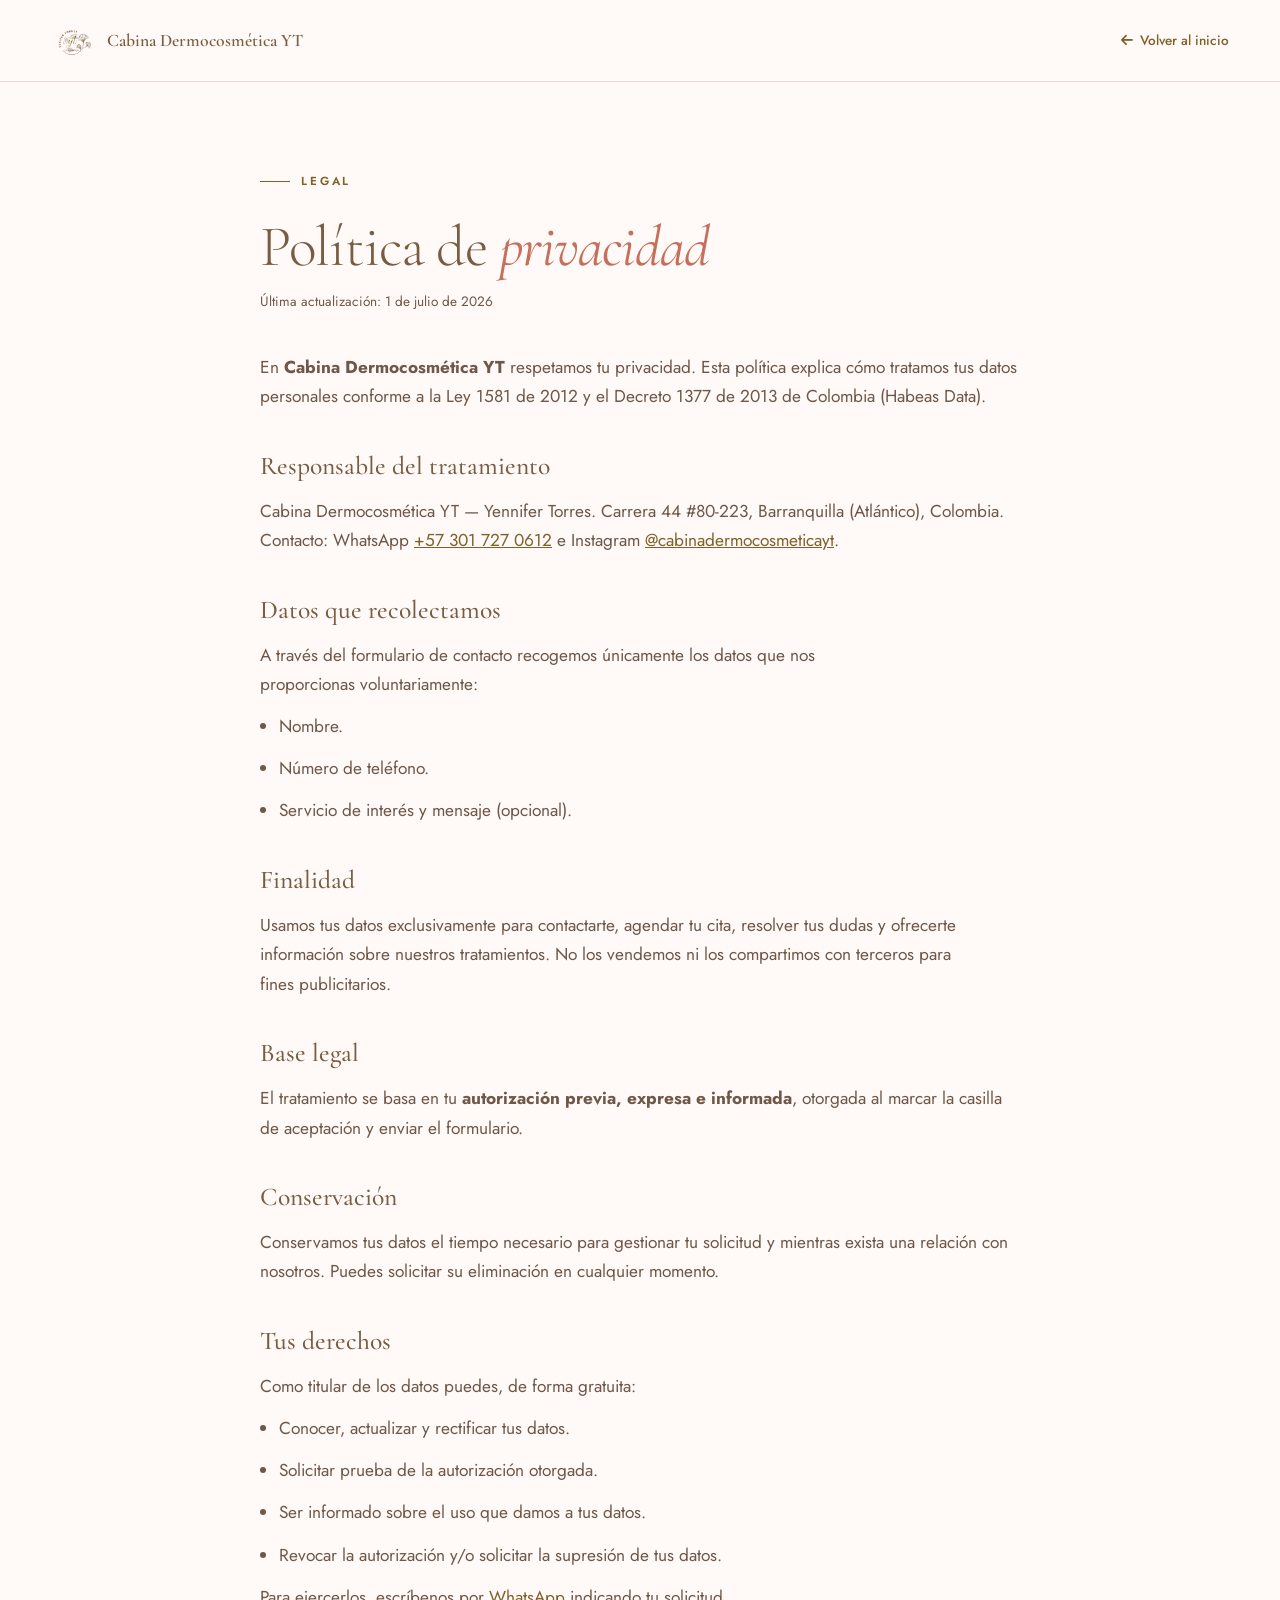
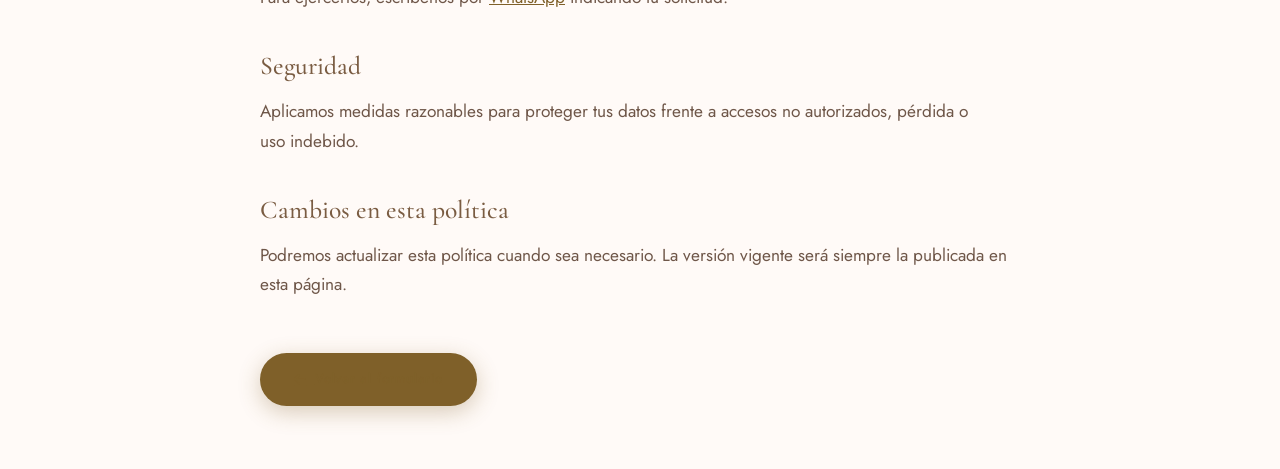
==== privacidad.html @ 61f06c33 "Nuevos ajustes" ====
<!DOCTYPE html>
<html lang="es">
<head>
  <meta charset="UTF-8" />
  <meta name="viewport" content="width=device-width, initial-scale=1.0" />
  <title>Política de privacidad — Cabina Dermocosmética YT</title>
  <meta name="description" content="Política de tratamiento de datos personales de Cabina Dermocosmética YT (Ley 1581 de 2012, Colombia)." />
  <meta name="theme-color" content="#7f6029" />

  <link rel="icon" type="image/svg+xml" href="./img/logooooo.svg" />
  <link rel="apple-touch-icon" href="apple-touch-icon.png" />

  <link rel="preconnect" href="https://fonts.googleapis.com" />
  <link rel="preconnect" href="https://fonts.gstatic.com" crossorigin />
  <link href="https://fonts.googleapis.com/css2?family=Cormorant+Garamond:ital,wght@0,300;0,400;0,600;1,300;1,400&family=Jost:wght@300;400;500;600&display=swap" rel="stylesheet" />

  <link rel="stylesheet" href="styles.css?v=5" />

  <style>
    /* Layout específico de la página legal (reutiliza tokens de styles.css) */
    .legal-bar {
      display: flex;
      align-items: center;
      justify-content: space-between;
      padding: 1.1rem 0;
      border-bottom: 1px solid var(--beige-oscuro);
      background: var(--blanco);
    }
    .legal-bar .nav-logo img { width: 46px; height: 46px; object-fit: contain; }
    .legal-bar .brand {
      font-family: var(--font-display);
      font-size: 1.1rem;
      font-weight: 600;
      color: var(--cafe);
    }
    .legal-back {
      display: inline-flex; align-items: center; gap: 0.45rem;
      font-size: 0.85rem; font-weight: 500; color: var(--oro-texto);
    }
    .legal-back:hover { color: var(--cafe); }

    .legal {
      max-width: 760px;
      margin-inline: auto;
      padding: clamp(3rem, 2rem + 4vw, 5rem) 0 4rem;
    }
    .legal h1.section-title { margin: 0.4rem 0 0.75rem; }
    .legal .updated { color: var(--texto-claro); font-size: 0.85rem; margin-bottom: 2.5rem; }
    .legal h2 {
      font-family: var(--font-display);
      font-size: var(--fs-h3);
      font-weight: 500;
      color: var(--cafe);
      margin: 2rem 0 0.6rem;
    }
    .legal p, .legal li { color: var(--texto-claro); margin-bottom: 0.8rem; }
    .legal ul { padding-left: 1.2rem; list-style: disc; }
    .legal a { color: var(--oro-texto); text-decoration: underline; }
    .legal-cta { margin-top: 2.5rem; }
  </style>
</head>
<body>

  <a href="#inicio" class="skip-link">Saltar al contenido</a>

  <header class="legal-bar">
    <div class="container" style="display:flex; align-items:center; justify-content:space-between;">
      <a href="index.html" class="nav-logo" style="display:flex; align-items:center; gap:0.6rem;">
        <img src="img/logo.svg" alt="Logo Cabina Dermocosmética YT" />
        <span class="brand">Cabina Dermocosmética YT</span>
      </a>
      <a href="index.html" class="legal-back"><i class="fas fa-arrow-left"></i> Volver al inicio</a>
    </div>
  </header>

  <main class="container legal" id="inicio">
    <span class="section-label">Legal</span>
    <h1 class="section-title">Política de <em>privacidad</em></h1>
    <p class="updated">Última actualización: 1 de julio de 2026</p>

    <p>En <strong>Cabina Dermocosmética YT</strong> respetamos tu privacidad. Esta política
      explica cómo tratamos tus datos personales conforme a la Ley 1581 de 2012 y el
      Decreto 1377 de 2013 de Colombia (Habeas Data).</p>

    <h2>Responsable del tratamiento</h2>
    <p>Cabina Dermocosmética YT — Yennifer Torres. Carrera 44 #80-223, Barranquilla
      (Atlántico), Colombia. Contacto: WhatsApp
      <a href="https://wa.me/573017270612" target="_blank" rel="noopener">+57 301 727 0612</a>
      e Instagram
      <a href="https://www.instagram.com/cabinadermocosmeticayt" target="_blank" rel="noopener">@cabinadermocosmeticayt</a>.</p>

    <h2>Datos que recolectamos</h2>
    <p>A través del formulario de contacto recogemos únicamente los datos que nos
      proporcionas voluntariamente:</p>
    <ul>
      <li>Nombre.</li>
      <li>Número de teléfono.</li>
      <li>Servicio de interés y mensaje (opcional).</li>
    </ul>

    <h2>Finalidad</h2>
    <p>Usamos tus datos exclusivamente para contactarte, agendar tu cita, resolver tus
      dudas y ofrecerte información sobre nuestros tratamientos. No los vendemos ni los
      compartimos con terceros para fines publicitarios.</p>

    <h2>Base legal</h2>
    <p>El tratamiento se basa en tu <strong>autorización previa, expresa e informada</strong>,
      otorgada al marcar la casilla de aceptación y enviar el formulario.</p>

    <h2>Conservación</h2>
    <p>Conservamos tus datos el tiempo necesario para gestionar tu solicitud y mientras
      exista una relación con nosotros. Puedes solicitar su eliminación en cualquier momento.</p>

    <h2>Tus derechos</h2>
    <p>Como titular de los datos puedes, de forma gratuita:</p>
    <ul>
      <li>Conocer, actualizar y rectificar tus datos.</li>
      <li>Solicitar prueba de la autorización otorgada.</li>
      <li>Ser informado sobre el uso que damos a tus datos.</li>
      <li>Revocar la autorización y/o solicitar la supresión de tus datos.</li>
    </ul>
    <p>Para ejercerlos, escríbenos por
      <a href="https://wa.me/573017270612" target="_blank" rel="noopener">WhatsApp</a>
      indicando tu solicitud.</p>

    <h2>Seguridad</h2>
    <p>Aplicamos medidas razonables para proteger tus datos frente a accesos no autorizados,
      pérdida o uso indebido.</p>

    <h2>Cambios en esta política</h2>
    <p>Podremos actualizar esta política cuando sea necesario. La versión vigente será
      siempre la publicada en esta página.</p>

    <a href="index.html#contacto" class="btn btn-primary legal-cta">
      <i class="fas fa-arrow-left"></i> Volver al formulario
    </a>
  </main>

  <link rel="stylesheet" href="https://cdnjs.cloudflare.com/ajax/libs/font-awesome/6.5.0/css/all.min.css" />
</body>
</html>
---- styles.css ----
/* ---------- Google Fonts ----------
   Las fuentes se cargan con <link rel="preconnect"> + <link> en el <head>.
   Se eliminó el @import (duplicado y bloqueaba el render). */

/* ---------- Variables ---------- */
:root {
  /* ---- Marca (conservada) ---- */
  --rosa:        #f2b5a0;
  --rosa-claro:  #fce8e0;
  --rosa-medio:  #e8a090;
  --beige:       #f5ede6;
  --beige-oscuro:#ecddd4;
  --dorado:      #b89a6a;
  --dorado-claro:#d4b896;
  --cafe:        #7a5c42;
  --blanco:      #fffaf7;

  /* ---- Texto con contraste AA verificado ---- */
  --texto:       #3d2c1e;   /* titulares y texto fuerte */
  --texto-claro: #6f5749;   /* cuerpo secundario (AA sobre beige/blanco) */
  --oro-texto:   #7f6029;   /* dorado profundo legible: labels + fondos CTA */
  --rosa-acento: #c56f5c;   /* acento de cursivas en titulares */

  /* ---- Sombras en capas (tinte marrón de marca) ---- */
  --sombra:      rgba(120, 80, 50, 0.12); /* legacy */
  --shadow-sm:   0 1px 2px rgba(74,48,30,0.05), 0 2px 6px rgba(74,48,30,0.06);
  --shadow-md:   0 4px 12px rgba(74,48,30,0.07), 0 14px 32px rgba(74,48,30,0.10);
  --shadow-lg:   0 10px 24px rgba(74,48,30,0.08), 0 28px 64px rgba(74,48,30,0.15);
  --shadow-gold: 0 6px 22px rgba(127,96,41,0.30);

  /* ---- Tipografía ---- */
  --font-display: 'Cormorant Garamond', Georgia, serif;
  --font-body:    'Jost', sans-serif;

  /* Escala fluida (ratio ~1.28) */
  --fs-body:    clamp(1rem, 0.96rem + 0.2vw, 1.08rem);
  --fs-lead:    clamp(1.08rem, 0.98rem + 0.45vw, 1.28rem);
  --fs-h3:      clamp(1.35rem, 1.2rem + 0.7vw, 1.6rem);
  --fs-h2:      clamp(2.3rem, 1.6rem + 2.7vw, 3.6rem);
  --fs-display: clamp(3rem, 1.9rem + 5.2vw, 5.5rem);

  /* ---- Espaciado fluido ---- */
  --space-section: clamp(5rem, 3.2rem + 6vw, 8.5rem);

  --radio:    14px;
  --radio-lg: 26px;
  --trans:    0.35s cubic-bezier(0.4, 0, 0.2, 1);
  --ease-out: cubic-bezier(0.16, 1, 0.3, 1);
}

/* ---------- Reset ---------- */
*, *::before, *::after { box-sizing: border-box; margin: 0; padding: 0; }

html { font-size: 16px; }
/* Lenis (scroll suave físico) reemplaza el smooth nativo */
html.lenis, html.lenis body { height: auto; }
.lenis.lenis-smooth { scroll-behavior: auto !important; }
.lenis.lenis-smooth [data-lenis-prevent] { overscroll-behavior: contain; }
.lenis.lenis-stopped { overflow: hidden; }
/* Cuando no hay JS/Lenis, mantener el smooth nativo como respaldo */
html:not(.lenis) { scroll-behavior: smooth; }

body {
  font-family: var(--font-body);
  background: var(--blanco);
  color: var(--texto);
  font-size: var(--fs-body);
  line-height: 1.7;
  overflow-x: hidden;
  -webkit-font-smoothing: antialiased;
  -moz-osx-font-smoothing: grayscale;
  text-rendering: optimizeLegibility;
}

/* Reparto de líneas más equilibrado: titulares balanceados, párrafos sin huérfanas */
h1, h2, h3, h4 { text-wrap: balance; }
p { text-wrap: pretty; }

img { display: block; width: 100%; object-fit: cover; }
a  { text-decoration: none; color: inherit; }
ul { list-style: none; }

/* Foco visible por teclado (accesibilidad) */
:focus-visible {
  outline: 2px solid var(--oro-texto);
  outline-offset: 3px;
  border-radius: 3px;
}

/* Saltar al contenido: oculto hasta enfocar con teclado (accesibilidad) */
.skip-link {
  position: fixed;
  top: -100px;
  left: 1rem;
  z-index: 10060;
  background: var(--oro-texto);
  color: var(--blanco);
  padding: 0.75rem 1.25rem;
  border-radius: 0 0 12px 12px;
  font-family: var(--font-body);
  font-size: 0.85rem;
  font-weight: 600;
  letter-spacing: 0.04em;
  box-shadow: var(--shadow-md);
  transition: top 0.3s var(--ease-out);
}
.skip-link:focus {
  top: 0;
  outline: none;
}

/* ---------- Utility ---------- */
.container {
  width: min(1240px, 92%);
  margin-inline: auto;
}

/* Compensa el navbar fijo al saltar a una sección desde el menú */
section[id],
footer[id] { scroll-margin-top: 88px; }

.section-label {
  font-family: var(--font-body);
  font-size: 0.73rem;
  font-weight: 600;
  letter-spacing: 0.24em;
  text-transform: uppercase;
  color: var(--oro-texto);
  display: inline-flex;
  align-items: center;
  gap: 0.7rem;
  margin-bottom: 1.1rem;
}

/* Regla dorada de marca antes del kicker: hace juego con el eyebrow del hero
   y convierte la etiqueta en un sistema intencional (no un "kicker" genérico) */
.section-label::before {
  content: '';
  width: 30px;
  height: 1px;
  background: var(--oro-texto);
  flex-shrink: 0;
}

.section-title {
  font-family: var(--font-display);
  font-size: var(--fs-h2);
  font-weight: 300;
  line-height: 1.08;
  letter-spacing: -0.015em;
  color: var(--cafe);
  text-wrap: balance;
}

.section-title em {
  font-style: italic;
  font-weight: 400;
  color: var(--rosa-acento);
}

.btn {
  display: inline-flex;
  align-items: center;
  gap: 0.55rem;
  padding: 0.95rem 2.15rem;
  border-radius: 50px;
  font-family: var(--font-body);
  font-size: 0.82rem;
  font-weight: 500;
  letter-spacing: 0.06em;
  cursor: pointer;
  transition: transform 0.4s var(--ease-out), background 0.3s ease, box-shadow 0.3s ease, color 0.3s ease;
  border: none;
}

.btn-primary {
  background: var(--oro-texto);
  color: var(--blanco);
  box-shadow: var(--shadow-gold);
}
.btn-primary:hover {
  background: var(--cafe);
  box-shadow: 0 10px 30px rgba(120, 80, 50, 0.32);
  transform: translateY(-3px);
}
.btn:active { transform: translateY(-1px); }

.btn-outline {
  background: transparent;
  color: var(--oro-texto);
  border: 1.5px solid var(--oro-texto);
}
.btn-outline:hover {
  background: var(--oro-texto);
  color: var(--blanco);
  transform: translateY(-3px);
}

.btn-whatsapp {
  background: #25D366;
  color: #fff;
  box-shadow: 0 4px 20px rgba(37, 211, 102, 0.3);
}
.btn-whatsapp:hover {
  background: #1ebe5b;
  transform: translateY(-2px);
}

/* ---------- Navbar ---------- */

#navbar {
  position: fixed;
  display: flex;
  justify-content: space-around;
  top: 0; left: 0; right: 0;
  z-index: 1000;
  padding: 1rem 0;
  transition: var(--trans);
}

#navbar.scrolled {
  background: rgba(252, 232, 224, 0.92);
  backdrop-filter: blur(12px);
  -webkit-backdrop-filter: blur(12px);
  box-shadow: 0 2px 20px var(--sombra);
  padding: 0.65rem 0;
}

.nav-inner {
  display: flex;
  align-items: center;
  justify-content: space-between;
}

.nav-logo {
  display: flex;
  align-items: center;
  gap: 0.75rem;
}

.nav-logo img {
  width: 52px;
  height: 52px;
  object-fit: contain;
}

.nav-brand {
  font-family: var(--font-display);
  font-size: 1.15rem;
  font-weight: 600;
  color: var(--cafe);
  line-height: 1.2;
}

.nav-brand span {
  display: block;
  font-size: 0.65rem;
  font-family: var(--font-body);
  font-weight: 500;
  letter-spacing: 0.15em;
  text-transform: uppercase;
  color: var(--oro-texto);
}

.nav-links {
  display: flex;
  gap: 2.5rem;
  align-items: center;
}

.nav-links a {
  font-size: 0.82rem;
  font-weight: 500;
  text-transform: uppercase;
  color: var(--cafe);
  position: relative;
  transition: color var(--trans);
}

.nav-links a::after {
  content: '';
  position: absolute;
  bottom: -3px; left: 0;
  width: 0; height: 1.5px;
  background: var(--oro-texto);
  transition: width var(--trans);
}

.nav-links a:hover { color: var(--oro-texto); }
.nav-links a:hover::after { width: 100%; }

.nav-cta { margin-left: 1rem; }

.hamburger {
  display: none;
  flex-direction: column;
  gap: 5px;
  cursor: pointer;
  padding: 4px;
  background: none;
  border: none;
  position: relative;
  z-index: 1000;
}
.hamburger span {
  display: block;
  width: 24px; height: 2px;
  background: var(--cafe);
  border-radius: 2px;
  transition: var(--trans);
}
.hamburger.active span:nth-child(1) { transform: rotate(45deg) translate(5px, 5px); }
.hamburger.active span:nth-child(2) { opacity: 0; }
.hamburger.active span:nth-child(3) { transform: rotate(-45deg) translate(5px, -5px); }

/* ---------- Hero ---------- */
#hero {
  min-height: 100vh;
  display: grid;
  grid-template-columns: 1fr 1fr;
  position: relative;
  overflow: hidden;
  background: var(--rosa-claro);
}

.hero-left {
  display: flex;
  flex-direction: column;
  justify-content: center;
  margin-top: 0;
  padding: 7rem 5% 7rem 8%;
  position: relative;
  z-index: 2;
}

.hero-eyebrow {
  display: flex;
  align-items: center;
  gap: 0.75rem;
  margin-bottom: 1.5rem;
}

.hero-eyebrow::before {
  content: '';
  display: block;
  width: 44px; height: 1px;
  background: var(--oro-texto);
}

.hero-eyebrow span {
  font-size: 0.73rem;
  font-weight: 600;
  letter-spacing: 0.26em;
  text-transform: uppercase;
  color: var(--oro-texto);
}

.hero-title {
  font-family: var(--font-display);
  font-size: var(--fs-display);
  font-weight: 300;
  line-height: 1.02;
  letter-spacing: -0.02em;
  color: var(--cafe);
  margin-bottom: 1.5rem;
  text-wrap: balance;
}

.hero-title em {
  font-style: italic;
  font-weight: 400;
  color: var(--rosa-acento);
  display: block;
}

.hero-sub {
  font-size: var(--fs-lead);
  color: var(--texto-claro);
  max-width: 46ch;
  margin-bottom: 2.5rem;
  line-height: 1.7;
}

.hero-actions {
  display: flex;
  gap: 1rem;
  flex-wrap: wrap;
}

.hero-badge {
  position: absolute;
  bottom: 3rem;
  left: 8%;
  display: flex;
  align-items: center;
  gap: 0.75rem;
  background: var(--blanco);
  padding: 0.75rem 1.25rem;
  border-radius: 50px;
  box-shadow: var(--shadow-md);
}

.hero-badge-icon {
  width: 36px; height: 36px;
  background: var(--rosa-claro);
  border-radius: 50%;
  display: flex; align-items: center; justify-content: center;
  font-size: 1.1rem;
}

.hero-badge-text {
  font-size: 0.78rem;
  color: var(--texto-claro);
}

.hero-badge-text strong {
  display: block;
  font-size: 0.88rem;
  color: var(--cafe);
}

.hero-right {
  position: relative;
  overflow: hidden;
}

.hero-right img {
  width: 100%; height: 100%;
  object-fit: cover;
  object-position: center top;
}

.hero-overlay {
  position: absolute;
  inset: 0;
  background: linear-gradient(to right, var(--rosa-claro) 0%, transparent 30%);
  pointer-events: none;
  z-index: 1;
}

.hero-scroll {
  position: absolute;
  bottom: 2.5rem;
  right: 2rem;
  display: flex;
  flex-direction: column;
  align-items: center;
  gap: 0.5rem;
  z-index: 2;
  animation: bounce 2s infinite;
}

.hero-scroll span {
  font-size: 0.65rem;
  letter-spacing: 0.2em;
  text-transform: uppercase;
  color: var(--blanco);
  writing-mode: vertical-rl;
}

.hero-scroll svg { color: var(--blanco); }

@keyframes bounce {
  0%, 100% { transform: translateY(0); }
  50%       { transform: translateY(6px); }
}

/* ---------- Stats Band ---------- */
#stats {
  background: linear-gradient(135deg, #927234 0%, #7f6029 100%);
  padding: clamp(2.25rem, 4vw, 3.25rem) 0;
}

.stats-grid {
  display: grid;
  grid-template-columns: repeat(4, 1fr);
  gap: 1rem;
  text-align: center;
}

/* Separadores finos entre métricas para dar ritmo (se ocultan en el reflujo móvil) */
.stat-item {
  padding: 0.5rem 1rem;
  position: relative;
}
.stat-item + .stat-item::before {
  content: '';
  position: absolute;
  left: 0; top: 50%;
  transform: translateY(-50%);
  width: 1px; height: 48px;
  background: rgba(255,255,255,0.22);
}

.stat-num {
  font-family: var(--font-display);
  font-size: clamp(2.4rem, 3.4vw, 3rem);
  font-weight: 600;
  color: var(--blanco);
  line-height: 1;
}

.stat-label {
  font-size: 0.75rem;
  letter-spacing: 0.14em;
  text-transform: uppercase;
  color: rgba(255,255,255,0.92);
  margin-top: 0.4rem;
}

/* ---------- Sobre Mí ---------- */
#sobre-mi {
  padding: var(--space-section) 0;
  background: var(--blanco);
}

.sobre-grid {
  display: grid;
  grid-template-columns: 1fr 1fr;
  gap: 5rem;
  align-items: center;
}

.sobre-images {
  position: relative;
  height: 560px;
}

.sobre-img-main {
  position: absolute;
  top: 0; left: 0;
  width: 72%;
  height: 480px;
  border-radius: var(--radio-lg);
  overflow: hidden;
  box-shadow: 0 20px 60px var(--sombra);
}

.sobre-img-secondary {
  position: absolute;
  bottom: 0; right: 0;
  width: 52%;
  height: 300px;
  border-radius: var(--radio-lg);
  overflow: hidden;
  box-shadow: 0 20px 60px var(--sombra);
  border: 6px solid var(--blanco);
}

.sobre-decoration {
  position: absolute;
  top: -20px; right: 10%;
  width: 120px; height: 120px;
  border-radius: 50%;
  border: 2px dashed var(--rosa);
  opacity: 0.5;
  pointer-events: none;
}

.sobre-content p {
  color: var(--texto-claro);
  margin-bottom: 1.25rem;
  font-size: var(--fs-body);
  line-height: 1.75;
  max-width: 60ch;
}

.sobre-tags {
  display: flex;
  flex-wrap: wrap;
  gap: 0.6rem;
  margin: 2rem 0;
}

.tag {
  background: var(--rosa-claro);
  color: var(--cafe);
  padding: 0.4rem 1rem;
  border-radius: 50px;
  font-size: 0.78rem;
  font-weight: 500;
}

/* ---------- Servicios ---------- */
#servicios {
  padding: var(--space-section) 0;
  background: var(--beige);
}

.servicios-header {
  text-align: center;
  max-width: 600px;
  margin: 0 auto 4rem;
}

.servicios-header p {
  color: var(--texto-claro);
  margin-top: 1rem;
}

.servicios-grid {
  display: grid;
  grid-template-columns: repeat(3, 1fr);
  gap: clamp(1.25rem, 1rem + 1.2vw, 2rem);
}

.servicio-card {
  background: var(--blanco);
  border-radius: var(--radio-lg);
  overflow: hidden;
  border: 1px solid rgba(122, 92, 66, 0.07);
  transition: transform 0.45s var(--ease-out), box-shadow 0.45s var(--ease-out);
  box-shadow: var(--shadow-md);
  cursor: default;
}

.servicio-card:hover {
  transform: translateY(-8px);
  box-shadow: var(--shadow-lg);
}

.servicio-img {
  height: 220px;
  overflow: hidden;
}

.servicio-img img {
  height: 100%;
  transition: transform 0.6s ease;
}

.servicio-card:hover .servicio-img img { transform: scale(1.06); }

.servicio-body {
  padding: 2.5rem 1.75rem 1.75rem;
  position: relative;
}

/* Ficha circular del icono, flotando sobre el borde de la imagen:
   detalle premium que distingue los destacados del catálogo */
.servicio-icon {
  position: absolute;
  top: -30px;
  left: 1.75rem;
  width: 60px;
  height: 60px;
  border-radius: 50%;
  background: var(--blanco);
  box-shadow: var(--shadow-md);
  border: 1px solid rgba(122, 92, 66, 0.08);
  display: flex;
  align-items: center;
  justify-content: center;
  font-size: 1.6rem;
  transition: transform 0.45s var(--ease-out);
}

.servicio-card:hover .servicio-icon {
  transform: translateY(-4px) rotate(-6deg);
}

.servicio-body h3 {
  font-family: var(--font-display);
  font-size: var(--fs-h3);
  font-weight: 500;
  color: var(--cafe);
  margin-bottom: 0.5rem;
}

.servicio-body p {
  font-size: 0.875rem;
  color: var(--texto-claro);
  line-height: 1.7;
}

.servicio-tag {
  display: inline-block;
  margin-top: 1rem;
  background: var(--rosa-claro);
  color: var(--cafe);
  font-size: 0.72rem;
  font-weight: 500;
  letter-spacing: 0.08em;
  padding: 0.35rem 0.9rem;
  border-radius: 50px;
}

.service-footer {
  display: flex;
  align-items: center;
  justify-content: space-between;
  padding-top: 16px;
  border-top: 1px solid var(--beige-oscuro);
}

/* ---------- Portafolio ---------- */
#portafolio {
  padding: var(--space-section) 0;
  background: var(--blanco);
}

.portafolio-header {
  display: flex;
  align-items: flex-end;
  justify-content: space-between;
  margin-bottom: 3rem;
  flex-wrap: wrap;
  gap: 1rem;
}

.portafolio-filters {
  display: flex;
  gap: 0.6rem;
  flex-wrap: wrap;
  margin-bottom: 2.5rem;
}

.filter-btn {
  padding: 0.45rem 1.1rem;
  border-radius: 50px;
  border: 1.5px solid var(--beige-oscuro);
  background: transparent;
  color: var(--texto-claro);
  font-family: var(--font-body);
  font-size: 0.78rem;
  font-weight: 500;
  cursor: pointer;
  transition: var(--trans);
}

.filter-btn:hover,
.filter-btn.active {
  background: var(--oro-texto);
  border-color: var(--oro-texto);
  color: var(--blanco);
}

.portafolio-masonry {
  columns: 3;
  column-gap: 1.25rem;
}

.porto-item {
  break-inside: avoid;
  margin-bottom: 1.25rem;
  border-radius: var(--radio);
  overflow: hidden;
  position: relative;
  cursor: pointer;
}

.porto-item img {
  display: block;
  width: 100%;
  transition: transform 0.6s ease;
}

.porto-item:hover img { transform: scale(1.05); }

.porto-overlay {
  position: absolute;
  inset: 0;
  background: linear-gradient(to top, rgba(122,92,66,0.75) 0%, transparent 60%);
  opacity: 0;
  transition: var(--trans);
  display: flex;
  align-items: flex-end;
  padding: 1.25rem;
}

.porto-item:hover .porto-overlay { opacity: 1; }

.porto-overlay span {
  color: var(--blanco);
  font-size: 0.82rem;
  font-weight: 500;
  letter-spacing: 0.05em;
}

/* ---------- Proceso ---------- */
#proceso {
  padding: var(--space-section) 0;
  background: var(--rosa-claro);
}

.proceso-header {
  text-align: center;
  max-width: 580px;
  margin: 0 auto 4rem;
}

.proceso-steps {
  display: grid;
  grid-template-columns: repeat(4, 1fr);
  gap: 1.5rem;
  position: relative;
}

.proceso-steps::before {
  content: '';
  position: absolute;
  top: 40px;
  left: 12%;
  right: 12%;
  height: 1px;
  background: linear-gradient(to right, var(--rosa), var(--dorado), var(--rosa));
  opacity: 0.5;
}

.step-card {
  text-align: center;
  padding: 2rem 1rem;
  position: relative;
}

.step-num {
  width: 56px; height: 56px;
  background: var(--blanco);
  border-radius: 50%;
  display: flex; align-items: center; justify-content: center;
  margin: 0 auto 1.5rem;
  font-family: var(--font-display);
  font-size: 1.4rem;
  font-weight: 600;
  color: var(--oro-texto);
  box-shadow: var(--shadow-md);
  position: relative;
  z-index: 1;
}

.step-card h3 {
  font-family: var(--font-display);
  font-size: 1.2rem;
  font-weight: 400;
  color: var(--cafe);
  margin-bottom: 0.6rem;
}

.step-card p {
  font-size: 0.875rem;
  color: var(--texto-claro);
}

/* ---------- Testimonios ---------- */
#testimonios {
  padding: var(--space-section) 0;
  background: var(--cafe);
  overflow: hidden;
}

.testimonios-header {
  text-align: center;
  margin-bottom: 4rem;
}

.testimonios-header .section-title { color: var(--blanco); }
.testimonios-header .section-label { color: var(--dorado-claro); }

.testimonios-track {
  display: flex;
  gap: 1.5rem;
  overflow: hidden;
}

.testimonios-slider {
  display: flex;
  gap: 1.5rem;
  transition: transform 0.5s ease;
}

.testim-card {
  min-width: 360px;
  background: rgba(255,255,255,0.06);
  border: 1px solid rgba(255,255,255,0.12);
  border-radius: var(--radio-lg);
  padding: 2rem;
  backdrop-filter: blur(8px);
}

.testim-stars {
  color: var(--dorado-claro);
  font-size: 1rem;
  letter-spacing: 2px;
  margin-bottom: 1rem;
}

.testim-card blockquote {
  font-family: var(--font-display);
  font-size: 1.05rem;
  font-style: italic;
  color: rgba(255,255,255,0.9);
  line-height: 1.7;
  margin-bottom: 1.5rem;
}

.testim-author {
  display: flex;
  align-items: center;
  gap: 0.75rem;
}

.testim-avatar {
  width: 44px; height: 44px;
  border-radius: 50%;
  background: var(--rosa-claro);
  display: flex; align-items: center; justify-content: center;
  font-family: var(--font-display);
  font-size: 1.1rem;
  font-weight: 600;
  color: var(--cafe);
  overflow: hidden;
}

.testim-info strong {
  display: block;
  color: var(--blanco);
  font-size: 0.9rem;
}

.testim-info span {
  font-size: 0.78rem;
  color: rgba(255,255,255,0.5);
}

.testim-nav {
  display: flex;
  justify-content: center;
  gap: 0.6rem;
  margin-top: 2.5rem;
}

.testim-dot {
  width: 8px; height: 8px;
  border-radius: 50%;
  background: rgba(255,255,255,0.3);
  cursor: pointer;
  transition: var(--trans);
  border: none;
}

.testim-dot.active {
  background: var(--dorado-claro);
  width: 24px;
  border-radius: 4px;
}

/* ---------- CTA Banner ---------- */
#cta-banner {
  padding: 6rem 0;
  background: linear-gradient(135deg, var(--rosa-claro) 0%, var(--beige) 100%);
  text-align: center;
  position: relative;
  overflow: hidden;
}

#cta-banner::before {
  content: '';
  position: absolute;
  top: -80px; right: -80px;
  width: 300px; height: 300px;
  border-radius: 50%;
  background: var(--rosa);
  opacity: 0.15;
  pointer-events: none;
}

#cta-banner::after {
  content: '';
  position: absolute;
  bottom: -60px; left: -60px;
  width: 200px; height: 200px;
  border-radius: 50%;
  background: var(--dorado);
  opacity: 0.12;
  pointer-events: none;
}

.cta-content { position: relative; z-index: 1; }
.cta-content .section-title { margin-bottom: 1rem; }
.cta-content p {
  color: var(--texto-claro);
  max-width: 480px;
  margin: 0 auto 2.5rem;
}

.cta-actions {
  display: flex;
  justify-content: center;
  gap: 1rem;
  flex-wrap: wrap;
}

/* ---------- Galería Instagram ---------- */
#instagram {
  padding: 5rem 0;
  background: var(--blanco);
}

.instagram-header {
  text-align: center;
  margin-bottom: 2.5rem;
}

.instagram-header a {
  display: inline-flex;
  align-items: center;
  gap: 0.4rem;
  color: var(--dorado);
  font-size: 0.88rem;
  font-weight: 500;
  transition: var(--trans);
}
.instagram-header a:hover { color: var(--cafe); }

.instagram-grid {
  display: grid;
  grid-template-columns: repeat(6, 1fr);
  gap: 0.5rem;
}

.insta-item {
  aspect-ratio: 1;
  overflow: hidden;
  border-radius: 8px;
  position: relative;
}

.insta-item img {
  height: 100%;
  transition: transform 0.5s ease;
}

.insta-item:hover img { transform: scale(1.08); }

.insta-hover {
  position: absolute;
  inset: 0;
  background: rgba(122,92,66,0.55);
  display: flex; align-items: center; justify-content: center;
  opacity: 0;
  transition: var(--trans);
  color: var(--blanco);
  font-size: 1.3rem;
}

.insta-item:hover .insta-hover { opacity: 1; }

/* ---------- Contacto ---------- */
#contacto {
  padding: var(--space-section) 0;
  background: var(--beige);
}

.contacto-grid {
  display: grid;
  grid-template-columns: 1fr 1fr;
  gap: 5rem;
  align-items: start;
}

.contacto-info h2 { margin-bottom: 1.25rem; }

.contacto-info p {
  color: var(--texto-claro);
  margin-bottom: 2.5rem;
}

.contacto-items {
  display: flex;
  flex-direction: column;
  gap: 1.25rem;
}

.contacto-item {
  display: flex;
  align-items: center;
  gap: 1rem;
}

.contacto-item-icon {
  width: 48px; height: 48px;
  background: var(--blanco);
  border-radius: 14px;
  display: flex; align-items: center; justify-content: center;
  font-size: 1.2rem;
  box-shadow: var(--shadow-sm);
  flex-shrink: 0;
}

.contacto-item-text strong {
  display: block;
  font-size: 0.82rem;
  text-transform: uppercase;
  letter-spacing: 0.08em;
  color: var(--oro-texto);
  margin-bottom: 0.1rem;
}

.contacto-item-text span {
  font-size: 0.93rem;
  color: var(--texto);
}

.contacto-socials {
  display: flex;
  gap: 0.75rem;
  margin-top: 2rem;
}

.social-link {
  width: 44px; height: 44px;
  background: var(--blanco);
  border-radius: 14px;
  display: flex; align-items: center; justify-content: center;
  font-size: 1.1rem;
  box-shadow: var(--shadow-sm);
  transition: var(--trans);
  color: var(--cafe);
}

.social-link:hover {
  background: var(--oro-texto);
  color: var(--blanco);
  transform: translateY(-3px);
}

/* Formulario */
.contacto-form {
  background: var(--blanco);
  padding: 2.5rem;
  border-radius: var(--radio-lg);
  box-shadow: var(--shadow-lg);
  border: 1px solid rgba(122, 92, 66, 0.07);
}

.contacto-form h3 {
  font-family: var(--font-display);
  font-size: 1.4rem;
  font-weight: 400;
  color: var(--cafe);
  margin-bottom: 2rem;
}

.form-group { margin-bottom: 1.25rem; }

.form-group label {
  display: block;
  font-size: 0.78rem;
  font-weight: 600;
  letter-spacing: 0.08em;
  text-transform: uppercase;
  color: var(--oro-texto);
  margin-bottom: 0.5rem;
}

.form-group input,
.form-group select,
.form-group textarea {
  width: 100%;
  padding: 0.85rem 1.1rem;
  border: 1.5px solid var(--beige-oscuro);
  border-radius: var(--radio);
  background: var(--beige);
  font-family: var(--font-body);
  font-size: 0.9rem;
  color: var(--texto);
  transition: var(--trans);
  outline: none;
}

.form-group input::placeholder,
.form-group textarea::placeholder {
  color: #7a6252;
  opacity: 1;
}

.form-group input:focus,
.form-group select:focus,
.form-group textarea:focus {
  border-color: var(--oro-texto);
  background: var(--blanco);
  box-shadow: 0 0 0 3px rgba(127, 96, 41, 0.15);
}

.form-group textarea { resize: vertical; min-height: 120px; }

.form-row {
  display: grid;
  grid-template-columns: 1fr 1fr;
  gap: 1rem;
}

.form-submit {
  width: 100%;
  justify-content: center;
  margin-top: 0.5rem;
}
.form-submit:disabled { opacity: 0.7; cursor: default; transform: none; }

/* Mensajes de error por campo (aparecen con transición) */
.form-error {
  display: block;
  min-height: 0.9em;
  margin-top: 0.35rem;
  font-size: 0.75rem;
  font-weight: 500;
  color: #c0392b;
  opacity: 0;
  transform: translateY(-3px);
  transition: opacity 0.25s ease, transform 0.25s ease;
}
.form-error:not(:empty) { opacity: 1; transform: none; }

.form-group input.is-invalid,
.form-group select.is-invalid,
.form-group textarea.is-invalid {
  border-color: #c0392b;
  background: #fdf3f2;
}

/* Casilla de consentimiento (Habeas Data) */
.form-consent {
  display: flex;
  align-items: flex-start;
  gap: 0.6rem;
  margin: 0.25rem 0 0.35rem;
  font-size: 0.85rem;
  line-height: 1.5;
  color: var(--texto-claro);
  cursor: pointer;
}
.form-consent input {
  margin-top: 0.15rem;
  width: 18px; height: 18px;
  accent-color: var(--oro-texto);
  flex-shrink: 0;
  cursor: pointer;
}
.form-consent a { color: var(--oro-texto); text-decoration: underline; }

/* Mensaje de confirmación / error del formulario (se despliega con transición) */
.form-feedback {
  margin-top: 1rem;
  font-size: 0.9rem;
  line-height: 1.5;
  border-radius: var(--radio);
  opacity: 0;
  max-height: 0;
  padding: 0 1.1rem;
  overflow: hidden;
  transform: translateY(-6px);
  transition: opacity 0.35s var(--ease-out), transform 0.35s var(--ease-out),
              max-height 0.35s var(--ease-out), padding 0.35s var(--ease-out);
}
.form-feedback.show {
  opacity: 1;
  transform: none;
  max-height: 140px;
  padding: 0.85rem 1.1rem;
}
.form-feedback.is-success { background: #e8f5ec; color: #1e7a44; border: 1px solid #bfe3cc; }
.form-feedback.is-error   { background: #fdecea; color: #c0392b; border: 1px solid #f5c6c0; }

/* ---------- Footer ---------- */
#footer {
  background: var(--cafe);
  color: rgba(255,255,255,0.75);
  padding: 4rem 0 2rem;
}

.footer-top {
  display: grid;
  grid-template-columns: 2fr 1fr 1fr;
  gap: 3rem;
  padding-bottom: 3rem;
  border-bottom: 1px solid rgba(255,255,255,0.1);
  margin-bottom: 2rem;
}

.footer-brand img {
  width: 60px;
  margin-bottom: 1rem;
  filter: brightness(0) invert(1) opacity(0.85);
}

.footer-brand p {
  font-size: 0.88rem;
  line-height: 1.7;
  max-width: 280px;
  margin-top: 0.75rem;
}

.footer-col h4 {
  font-family: var(--font-body);
  font-size: 0.72rem;
  font-weight: 600;
  letter-spacing: 0.18em;
  text-transform: uppercase;
  color: var(--dorado-claro);
  margin-bottom: 1.25rem;
}

.footer-col ul li { margin-bottom: 0.6rem; }

.footer-col ul li a {
  font-size: 0.88rem;
  color: rgba(255,255,255,0.6);
  transition: color var(--trans);
}
.footer-col ul li a:hover { color: var(--dorado-claro); }

.footer-bottom {
  display: flex;
  justify-content: space-between;
  align-items: center;
  flex-wrap: wrap;
  gap: 1rem;
}

.footer-bottom p {
  font-size: 0.8rem;
  color: rgba(255,255,255,0.4);
}

.footer-bottom a { color: var(--dorado-claro); }

/* ---------- Lightbox ---------- */
#lightbox {
  position: fixed;
  inset: 0;
  background: rgba(30, 15, 5, 0.92);
  z-index: 9999;
  display: flex;
  align-items: center;
  justify-content: center;
  opacity: 0;
  pointer-events: none;
  transition: opacity 0.3s ease;
  padding: 2rem;
}

#lightbox.active {
  opacity: 1;
  pointer-events: all;
}

#lightbox img {
  max-width: 90vw;
  max-height: 85vh;
  width: auto;
  height: auto;
  border-radius: var(--radio);
  object-fit: contain;
  box-shadow: 0 30px 80px rgba(0,0,0,0.5);
}

.lightbox-close {
  position: absolute;
  top: 1.5rem; right: 1.5rem;
  background: rgba(255,255,255,0.1);
  border: none;
  color: #fff;
  width: 44px; height: 44px;
  border-radius: 50%;
  cursor: pointer;
  font-size: 1.2rem;
  display: flex; align-items: center; justify-content: center;
  transition: var(--trans);
}
.lightbox-close:hover { background: rgba(255,255,255,0.25); }

/* ---------- WhatsApp flotante ---------- */
.whatsapp-float {
  position: fixed;
  bottom: 2rem;
  right: 2rem;
  z-index: 999;
  width: 58px; height: 58px;
  background: #25D366;
  border-radius: 50%;
  display: flex; align-items: center; justify-content: center;
  box-shadow: 0 6px 24px rgba(37,211,102,0.45);
  transition: var(--trans);
  color: #fff;
  font-size: 1.5rem;
}

.whatsapp-float:hover {
  transform: scale(1.1);
  box-shadow: 0 10px 32px rgba(37,211,102,0.55);
}

/* ---------- Animaciones entrada ---------- */
.fade-up {
  opacity: 0;
  transform: translateY(30px);
  transition: opacity 0.7s ease, transform 0.7s ease;
}
.fade-up.visible {
  opacity: 1;
  transform: translateY(0);
}
.fade-up:nth-child(2) { transition-delay: 0.1s; }
.fade-up:nth-child(3) { transition-delay: 0.2s; }
.fade-up:nth-child(4) { transition-delay: 0.3s; }

/* ============================================================
   SECCIONES ADICIONALES
   ============================================================ */

/* ---------- RESULTADOS ANTES & DESPUÉS ---------- */
#resultados {
  padding: var(--space-section) 0;
  background: var(--beige);
}

.resultados-header {
  text-align: center;
  max-width: 640px;
  margin: 0 auto 60px;
}

.resultados-header p {
  color: var(--texto-claro);
  font-size: 1rem;
  margin-top: 12px;
}

.resultados-grid {
  display: grid;
  grid-template-columns: repeat(3, 1fr);
  gap: 32px;
  align-items: start;
}

.result-card {
  border-radius: var(--radio-lg);
  overflow: hidden;
  box-shadow: var(--shadow-md);
  border: 1px solid rgba(122, 92, 66, 0.07);
  background: var(--blanco);
  display: flex;
  flex-direction: column;
}

.result-labels {
  display: grid;
  grid-template-columns: 1fr 1fr;
  flex-shrink: 0;
}

.result-label {
  text-align: center;
  padding: 8px;
  font-size: 10px;
  font-weight: 600;
  letter-spacing: 0.2em;
  text-transform: uppercase;
}

.result-antes   { background: #f0e8dc; color: #8a6050; }
.result-despues { background: var(--dorado); color: var(--blanco); }

.result-imgs {
  display: grid;
  grid-template-columns: 1fr 1fr;
  height: 240px;
  flex-shrink: 0;
}

.result-imgs img {
  width: 100%;
  height: 100%;
  object-fit: cover;
  object-position: center top;
  display: block;
}

.result-imgs img[src=""],
.result-imgs img:not([src]) {
  background: var(--beige-oscuro);
  display: block;
}

.result-info {
  padding: 20px 22px;
  background: var(--oro-texto);
  flex: 1;
}

.result-treatment {
  font-family: var(--font-display);
  font-size: 20px;
  font-weight: 500;
  color: var(--blanco);
  margin-bottom: 4px;
}

.result-detail {
  font-size: 13px;
  color: rgba(255,255,255,0.9);
}

/* ---------- SERVICIOS AMPLIADOS ---------- */
#servicios-ampliados {
  padding: var(--space-section) 0;
  background: var(--blanco);
}

.servicios-amp-header {
  text-align: center;
  max-width: 700px;
  margin: 0 auto 48px;
}

.servicios-amp-header p {
  color: var(--texto-claro);
  font-size: 1rem;
  margin-top: 12px;
  line-height: 1.7;
}

.samp-tabs {
  display: flex;
  gap: 8px;
  margin-bottom: 48px;
  flex-wrap: wrap;
  justify-content: center;
}

.samp-tab {
  padding: 10px 24px;
  border-radius: 50px;
  border: 1.5px solid var(--beige-oscuro);
  font-family: var(--font-body);
  font-size: 13px;
  font-weight: 500;
  letter-spacing: 0.08em;
  background: transparent;
  color: var(--texto-claro);
  cursor: pointer;
  transition: transform 0.3s var(--ease-out), background 0.3s ease, color 0.3s ease, border-color 0.3s ease, box-shadow 0.3s ease;
}

.samp-tab.active,
.samp-tab:hover {
  background: var(--oro-texto);
  border-color: var(--oro-texto);
  color: var(--blanco);
  box-shadow: var(--shadow-gold);
  transform: translateY(-2px);
}

.samp-grid {
  display: grid;
  grid-template-columns: repeat(3, 1fr);
  gap: 24px;
}

.samp-card {
  background: var(--blanco);
  border-radius: var(--radio-lg);
  overflow: hidden;
  border: 1px solid rgba(122, 92, 66, 0.07);
  box-shadow: var(--shadow-md);
  transition: transform 0.45s var(--ease-out), box-shadow 0.45s var(--ease-out);
  display: flex;
  flex-direction: column;
}

.samp-card:hover {
  transform: translateY(-8px);
  box-shadow: var(--shadow-lg);
}

.samp-card.hidden { display: none; }

.samp-img {
  height: 200px;
  overflow: hidden;
  position: relative;
}

.samp-img img {
  width: 100%;
  height: 100%;
  object-fit: cover;
  transition: transform 0.5s ease;
}

.samp-card:hover .samp-img img { transform: scale(1.08); }

.samp-badge {
  position: absolute;
  top: 12px; right: 12px;
  background: var(--oro-texto);
  color: var(--blanco);
  font-size: 11px;
  font-weight: 600;
  letter-spacing: 0.08em;
  padding: 5px 12px;
  border-radius: 50px;
  box-shadow: var(--shadow-sm);
}

.samp-body {
  padding: 24px;
  flex: 1;
  display: flex;
  flex-direction: column;
}

.samp-name {
  font-family: var(--font-display);
  font-size: var(--fs-h3);
  font-weight: 500;
  color: var(--cafe);
  margin-bottom: 8px;
}

.samp-desc {
  font-size: 13px;
  line-height: 1.7;
  color: var(--texto-claro);
  margin-bottom: 16px;
  flex: 1;
}

.samp-benefits {
  display: flex;
  flex-wrap: wrap;
  gap: 6px;
  margin-bottom: 20px;
}

.samp-tag {
  font-size: 11px;
  background: var(--beige);
  color: var(--cafe);
  padding: 4px 10px;
  border-radius: 50px;
  font-weight: 400;
}

.samp-footer {
  display: flex;
  align-items: center;
  justify-content: space-between;
  padding-top: 16px;
  border-top: 1px solid var(--beige-oscuro);
}

.samp-price {
  font-family: var(--font-display);
  font-size: 20px;
  font-weight: 600;
  color: var(--oro-texto);
}

.samp-price span {
  font-size: 12px;
  font-weight: 400;
  color: var(--texto-claro);
}

.btn-samp {
  font-size: 11px;
  padding: 10px 20px;
  border-radius: 50px;
  border: none;
  cursor: pointer;
  background: var(--oro-texto);
  color: var(--blanco);
  box-shadow: var(--shadow-gold);
  font-family: var(--font-body);
  font-weight: 600;
  letter-spacing: 0.08em;
  transition: transform 0.3s var(--ease-out), background 0.3s ease, box-shadow 0.3s ease;
  text-transform: uppercase;
}

.btn-samp:hover {
  background: var(--cafe);
  color: var(--blanco);
  box-shadow: 0 8px 24px rgba(120, 80, 50, 0.3);
  transform: translateY(-2px);
}

/* ============================================================
   OVERLAY MENÚ HAMBURGUESA
   ============================================================ */
.nav-overlay {
  position: fixed;
  inset: 0;
  background: rgba(74, 55, 40, 0.50);
  z-index: 998;
  opacity: 0;
  visibility: hidden;
  transition: opacity 0.35s ease, visibility 0.35s ease;
}

.nav-overlay.active {
  opacity: 1;
  visibility: visible;
}

/* ============================================================
   RESPONSIVE — TABLET GRANDE 1024px
   ============================================================ */
@media (max-width: 1024px) {

  /* Navbar compacto para que quepa el menú completo antes de la hamburguesa */
  .nav-links   { gap: 1.15rem; }
  .nav-links a { font-size: 0.72rem; }
  .nav-brand   { font-size: 1rem; }
  .nav-logo img { width: 44px; height: 44px; }
  .nav-cta     { margin-left: 0.5rem; padding: 0.7rem 1.15rem; font-size: 0.72rem; }

  /* Stats */
  .stats-grid { grid-template-columns: repeat(2, 1fr); gap: 1.5rem; }
  .stat-item + .stat-item::before { display: none; }

  /* Sobre mí — imagen completa en bloque */
  .sobre-grid {
    grid-template-columns: 1fr;
    gap: 2.5rem;
  }
  .sobre-content { order: 1; }
  .sobre-images {
    order: 2;
    position: relative;
    height: 420px;
    border-radius: var(--radio-lg);
    overflow: hidden;
    box-shadow: 0 12px 40px var(--sombra);
  }
  .sobre-img-main {
    position: absolute;
    inset: 0;
    width: 100%;
    height: 100%;
    border-radius: 0;
    box-shadow: none;
  }
  .sobre-img-main img {
    width: 100%;
    height: 100%;
    object-fit: cover;
    object-position: center top;
  }
  .sobre-img-secondary { display: none; }
  .sobre-decoration    { display: none; }

  /* Servicios */
  .servicios-grid { grid-template-columns: repeat(2, 1fr); }

  /* Servicios ampliados */
  .samp-grid { grid-template-columns: repeat(2, 1fr); }

  /* Resultados */
  .resultados-grid { grid-template-columns: repeat(2, 1fr); }

  /* Proceso */
  .proceso-steps { grid-template-columns: repeat(2, 1fr); gap: 2rem; }
  .proceso-steps::before { display: none; }

  /* Instagram */
  .instagram-grid { grid-template-columns: repeat(4, 1fr); }

  /* Contacto */
  .contacto-grid { grid-template-columns: 1fr; gap: 3rem; }

  /* Footer */
  .footer-top { grid-template-columns: 1fr 1fr; gap: 2rem; }

  /* ── HERO: imagen de fondo, texto encima ── */
  #hero {
    display: block;
    position: relative;
    min-height: 100svh;
    overflow: hidden;
  }

  .hero-right {
    position: absolute;
    inset: 0;
    width: 100%;
    height: 100%;
    z-index: 0;
  }

  .hero-right img {
    width: 100%;
    height: 100%;
    object-fit: cover;
    object-position: center top;
  }

  .hero-overlay {
    position: absolute;
    inset: 0;
    background: linear-gradient(
      to bottom,
      rgba(0, 0, 0, 0.05) 0%,           /* casi transparente arriba — cara visible */
      rgba(242, 181, 160, 0.40) 55%,     /* rosa suave en el medio */
      rgba(122, 92, 66, 0.75) 100%       /* café oscuro abajo — texto legible */
    );
    z-index: 1;
  }

  .hero-left {
    position: relative;
    z-index: 2;
    margin-top: 0;
    padding: 2rem 6% 3.5rem;
    text-align: center;
    align-items: center;
    background: transparent;
    min-height: 100svh;
    display: flex;
    flex-direction: column;
    justify-content: flex-end;  /* texto pegado abajo */
  }

  .hero-eyebrow { justify-content: center; }
  .hero-actions { justify-content: center; }
  .hero-sub     { max-width: 100%; }

  .hero-badge { display: none; }
}

/* ============================================================
   RESPONSIVE — TABLET 768px
   ============================================================ */
@media (max-width: 768px) {

  /* Hamburguesa */
  .hamburger { display: flex; }
  .nav-cta   { display: none; }

  /* En móvil mostramos solo el isotipo (el nombre largo estorbaba y se cruzaba
     con el panel). Así el logo se desvanece limpio al abrir el menú. */
  .nav-brand { display: none; }
  .nav-logo  { transition: opacity 0.3s ease, visibility 0.3s ease; }

  /* Al abrir el menú, desvanecer el logo suavemente. Doble vía: clase del JS
     nuevo y :has() como respaldo si quedara JS viejo en caché. */
  body.menu-open .nav-logo,
  .nav-inner:has(.hamburger.active) .nav-logo {
    opacity: 0;
    visibility: hidden;
    pointer-events: none;
  }


  .nav-links {
    position: fixed !important;
    top: 0 !important;
    right: 0 !important;
    bottom: 0 !important;
    left: auto !important;
    width: min(280px, 80vw);
    background: var(--beige-oscuro);
    flex-direction: column;
    justify-content: center;
    align-items: flex-start;
    gap: 0;
    padding: 5rem 2rem 2rem;
    transform: translateX(100%);
    transition: transform var(--trans);
    z-index: 999;
    box-shadow: -8px 0 40px rgba(74, 55, 40, 0.15);
    overflow-y: auto;
    display: flex !important;
  }

  .nav-links.open { transform: translateX(0); }

  .nav-links li {
    width: 100%;
    border-bottom: 1px solid var(--beige-oscuro);
  }
  .nav-links li:last-child { border-bottom: none; }

  .nav-links a {
    display: block;
    width: 100%;
    padding: 1rem 0;
    font-size: 0.95rem;
    font-weight: 500;
    color: var(--cafe);
    letter-spacing: 0.1em;
    text-transform: uppercase;
    transition: color var(--trans), padding-left var(--trans);
  }
  .nav-links a:hover { color: var(--oro-texto); padding-left: 0.5rem; }

  /* Hero overlay más denso abajo */
  .hero-overlay {
    background: linear-gradient(
      to bottom,
      rgba(0, 0, 0, 0.05) 0%,
      rgba(242, 181, 160, 0.45) 50%,
      rgba(100, 70, 45, 0.80) 100%
    );
  }

  .hero-left { padding: 2rem 5% 3rem; justify-content: flex-end; }
  .hero-title { font-size: clamp(2.2rem, 8vw, 3.2rem); color: var(--blanco); }
  .hero-title em { color: var(--rosa-claro); }
  .hero-sub { color: rgba(255,255,255,0.88); }
  .hero-eyebrow span { color: var(--dorado-claro); }
  .hero-eyebrow::before { background: var(--dorado-claro); }
  .hero-badge { display: none; }
  .hero-scroll { z-index: 3; }

  /* Sobre mí */
  .sobre-images        { height: 360px; }

  /* Servicios */
  .servicios-grid { grid-template-columns: 1fr; }

  /* Servicios ampliados */
  .samp-grid { grid-template-columns: 1fr; }

  /* Portafolio */
  .portafolio-masonry { columns: 2; column-gap: 1rem; }
  .portafolio-header  { flex-direction: column; align-items: flex-start; }

  /* Resultados */
  .resultados-grid { grid-template-columns: 1fr; }

  /* Proceso */
  .proceso-steps { grid-template-columns: 1fr; gap: 1.5rem; }

  /* Testimonios */
  .testim-card { min-width: 280px; }

  /* CTA */
  .cta-actions { flex-direction: column; align-items: center; }

  /* Instagram */
  .instagram-grid { grid-template-columns: repeat(3, 1fr); }

  /* Contacto */
  .form-row { grid-template-columns: 1fr; }
  .contacto-socials { justify-content: flex-start; }

  /* Footer */
  .footer-top    { grid-template-columns: 1fr; gap: 2rem; }
  .footer-bottom { flex-direction: column; text-align: center; }
}

/* ============================================================
   RESPONSIVE — MÓVIL 480px
   ============================================================ */
@media (max-width: 480px) {

  .container    { width: 94%; }
  .section-title { font-size: clamp(1.7rem, 7vw, 2.4rem); }

  /* Navbar */
  .nav-brand    { font-size: 0.95rem; }
  .nav-logo img { width: 40px; height: 40px; }

  /* Hero */
  #hero { min-height: 100svh; }

  .hero-left {
    padding: 2rem 5% 3.5rem;
    justify-content: flex-end;
  }

  .hero-title { font-size: clamp(2rem, 9vw, 2.8rem); }
  .hero-sub   { font-size: 0.92rem; }

  .hero-actions {
    flex-direction: column;
    width: 100%;
  }
  .hero-actions .btn { width: 100%; justify-content: center; }

  .hero-right img { object-position: top center; }

  /* Stats */
  .stats-grid { grid-template-columns: repeat(2, 1fr); gap: 0.75rem; }
  .stat-num   { font-size: 1.8rem; }

  /* Sobre mí */
  .sobre-images        { height: 300px; }
  .sobre-tags          { gap: 0.4rem; }
  .tag                 { font-size: 0.72rem; padding: 0.35rem 0.8rem; }

  /* Servicios */
  .servicios-grid { grid-template-columns: 1fr; }
  .servicio-img   { height: 180px; }

  /* Servicios ampliados */
  .samp-grid { grid-template-columns: 1fr; }
  .samp-tabs { gap: 0.4rem; }
  .samp-tab  { padding: 8px 16px; font-size: 12px; }
  .samp-img  { height: 180px; }

  /* Portafolio */
  .portafolio-masonry { columns: 1; }
  .portafolio-filters { gap: 0.4rem; }
  .filter-btn         { font-size: 0.72rem; padding: 0.35rem 0.85rem; }

  /* Resultados */
  .resultados-grid { grid-template-columns: 1fr; }
  .result-imgs     { height: 180px; }

  /* Proceso */
  .proceso-steps { grid-template-columns: 1fr; }
  .step-card     { padding: 1.5rem 0.75rem; }

  /* Testimonios */
  .testim-card { min-width: 260px; padding: 1.5rem; }
  .testim-card blockquote { font-size: 0.95rem; }

  /* Instagram */
  .instagram-grid { grid-template-columns: repeat(2, 1fr); gap: 0.35rem; }

  /* Contacto */
  .contacto-form { padding: 1.75rem 1.25rem; }

  /* Footer */
  .footer-top     { gap: 1.5rem; }
  .footer-brand p { font-size: 0.82rem; }

  /* WhatsApp */
  .whatsapp-float { bottom: 1.25rem; right: 1.25rem; width: 50px; height: 50px; font-size: 1.3rem; }
}

/* ============================================================
   RESPONSIVE — MÓVIL PEQUEÑO 360px
   ============================================================ */
@media (max-width: 360px) {

  .hero-title { font-size: 1.85rem; }

  .stats-grid { grid-template-columns: 1fr 1fr; }
  .stat-num   { font-size: 1.6rem; }

  .instagram-grid { grid-template-columns: repeat(2, 1fr); }

  .testim-card { min-width: 240px; }

  .samp-tab { padding: 7px 12px; font-size: 11px; }
}

/* ============================================================
   DESKTOP — ocultar overlay y hamburguesa
   ============================================================ */
@media (min-width: 769px) {
  .nav-overlay { display: none !important; }
  .hamburger   { display: none; }
}

/* ============================================================
   ✦ CAPA DINÁMICA — experiencia premium (GSAP + Lenis)
   ============================================================ */

/* ---------- Preloader ---------- */
#preloader {
  position: fixed;
  inset: 0;
  z-index: 10001;
  background: var(--rosa-claro);
  display: flex;
  align-items: center;
  justify-content: center;
  will-change: clip-path, opacity;
}
.preloader-inner { text-align: center; }
.preloader-logo {
  width: 88px; height: 88px;
  object-fit: contain;
  margin: 0 auto 1.1rem;
  animation: preloaderPulse 1.6s ease-in-out infinite;
}
.preloader-brand {
  font-family: var(--font-display);
  font-size: 1.35rem;
  font-weight: 600;
  color: var(--cafe);
  letter-spacing: 0.02em;
  margin-bottom: 1.4rem;
}
.preloader-bar {
  width: 170px; height: 2px;
  background: rgba(184,154,106,0.22);
  border-radius: 2px;
  overflow: hidden;
  margin: 0 auto;
}
.preloader-bar span {
  display: block;
  height: 100%;
  width: 0;
  background: var(--dorado);
  border-radius: 2px;
}
/* Fallback sin GSAP: ocultar al terminar la carga */
#preloader.done { opacity: 0; visibility: hidden; transition: opacity 0.6s ease, visibility 0.6s ease; }
body.is-loading { overflow: hidden; }
@keyframes preloaderPulse {
  0%, 100% { transform: scale(1);    opacity: 1;   }
  50%      { transform: scale(1.06); opacity: 0.8; }
}

/* ---------- Barra de progreso de scroll ---------- */
#scroll-progress {
  position: fixed;
  top: 0; left: 0;
  width: 100%; height: 3px;
  background: linear-gradient(90deg, var(--dorado), var(--rosa-medio));
  transform: scaleX(0);
  transform-origin: 0 50%;
  z-index: 1001;
  pointer-events: none;
}

/* ---------- Cursor personalizado (solo desktop con puntero fino) ---------- */
.cursor-dot, .cursor-ring {
  position: fixed;
  top: 0; left: 0;
  border-radius: 50%;
  pointer-events: none;
  z-index: 10000;
  opacity: 0;
  transform: translate(-50%, -50%);
}
/* Cursor temático: destello dorado (piel radiante) que gira suavemente */
.cursor-dot {
  width: 28px; height: 28px;
  background: none;
  border-radius: 0;
}
.cursor-dot::before {
  content: '';
  position: absolute;
  inset: 0;
  background: url("data:image/svg+xml,%3Csvg xmlns='http://www.w3.org/2000/svg' viewBox='0 0 24 24'%3E%3Cpath d='M12 1.5c.8 5.9 4.6 9.7 10.5 10.5C16.6 12.8 12.8 16.6 12 22.5 11.2 16.6 7.4 12.8 1.5 12 7.4 11.2 11.2 7.4 12 1.5Z' fill='%23c9a15f'/%3E%3C/svg%3E") center/contain no-repeat;
  filter: drop-shadow(0 0 3px rgba(201,161,95,0.55));
  animation: cursorSparkle 4s linear infinite;
}
@keyframes cursorSparkle {
  0%   { transform: rotate(0deg)   scale(0.85); }
  50%  { transform: rotate(180deg) scale(1.1);  }
  100% { transform: rotate(360deg) scale(0.85); }
}
/* Aro: halo suave rosa-dorado (glow) */
.cursor-ring {
  width: 56px; height: 56px;
  border: none;
  background: radial-gradient(circle, rgba(242,181,160,0.30) 0%, rgba(201,161,95,0.12) 45%, transparent 70%);
  transition: width 0.25s ease, height 0.25s ease, background 0.25s ease, opacity 0.3s ease;
}
body.has-cursor .cursor-dot,
body.has-cursor .cursor-ring { opacity: 1; }
.cursor-ring.is-hover {
  width: 88px; height: 88px;
  background: radial-gradient(circle, rgba(242,181,160,0.42) 0%, rgba(201,161,95,0.20) 45%, transparent 72%);
}

/* ---------- Grano cinematográfico ---------- */
.grain {
  position: fixed;
  inset: 0;
  z-index: 9998;
  pointer-events: none;
  opacity: 0.022;
  mix-blend-mode: multiply;
  background-image: url("data:image/svg+xml,%3Csvg xmlns='http://www.w3.org/2000/svg' width='160' height='160'%3E%3Cfilter id='n'%3E%3CfeTurbulence type='fractalNoise' baseFrequency='0.85' numOctaves='2' stitchTiles='stitch'/%3E%3C/filter%3E%3Crect width='100%25' height='100%25' filter='url(%23n)'/%3E%3C/svg%3E");
  background-size: 160px 160px;
  animation: grainShift 0.6s steps(3) infinite;
}
@keyframes grainShift {
  0%   { transform: translate(0,0); }
  33%  { transform: translate(-4%, 3%); }
  66%  { transform: translate(3%, -2%); }
  100% { transform: translate(0,0); }
}

/* ---------- Hero: aura + chispas ---------- */
.hero-aura {
  position: absolute;
  inset: 0;
  z-index: 0;
  overflow: hidden;
  pointer-events: none;
}
.aura-blob {
  position: absolute;
  border-radius: 50%;
  filter: blur(64px);
}
.aura-1 { width: 340px; height: 340px; background: var(--rosa);       top: 6%;  left: -6%;  opacity: 0.42; animation: auraFloatA 16s ease-in-out infinite; }
.aura-2 { width: 260px; height: 260px; background: var(--dorado-claro); bottom: 8%; left: 16%; opacity: 0.30; animation: auraFloatB 20s ease-in-out infinite; }
.aura-3 { width: 200px; height: 200px; background: var(--rosa-medio);  top: 40%; left: 30%;  opacity: 0.22; animation: auraFloatA 22s ease-in-out infinite reverse; }
@keyframes auraFloatA { 0%,100% { transform: translate(0,0); } 50% { transform: translate(22px,-28px); } }
@keyframes auraFloatB { 0%,100% { transform: translate(0,0); } 50% { transform: translate(-26px,20px); } }

.hero-sparkles i {
  position: absolute;
  width: 3px; height: 3px;
  border-radius: 50%;
  background: #fff;
  box-shadow: 0 0 6px 1px rgba(255,236,200,0.7);
  opacity: 0;
  animation: twinkle 5.5s ease-in-out infinite;
}
.hero-sparkles i:nth-child(1)  { top: 18%; left: 12%; animation-delay: 0s;   }
.hero-sparkles i:nth-child(2)  { top: 30%; left: 26%; animation-delay: 0.6s; }
.hero-sparkles i:nth-child(3)  { top: 48%; left: 8%;  animation-delay: 1.2s; }
.hero-sparkles i:nth-child(4)  { top: 62%; left: 20%; animation-delay: 1.8s; }
.hero-sparkles i:nth-child(5)  { top: 22%; left: 40%; animation-delay: 2.4s; }
.hero-sparkles i:nth-child(6)  { top: 70%; left: 34%; animation-delay: 0.3s; }
.hero-sparkles i:nth-child(7)  { top: 38%; left: 46%; animation-delay: 1.5s; }
.hero-sparkles i:nth-child(8)  { top: 80%; left: 14%; animation-delay: 2.1s; }
.hero-sparkles i:nth-child(9)  { top: 12%; left: 30%; animation-delay: 3.0s; }
.hero-sparkles i:nth-child(10) { top: 55%; left: 42%; animation-delay: 3.6s; }
.hero-sparkles i:nth-child(11) { top: 88%; left: 28%; animation-delay: 0.9s; }
.hero-sparkles i:nth-child(12) { top: 44%; left: 18%; animation-delay: 2.7s; }
@keyframes twinkle {
  0%, 100% { opacity: 0; transform: scale(0.4); }
  50%      { opacity: 1; transform: scale(1); }
}

/* ---------- Marquee ---------- */
.marquee {
  overflow: hidden;
  background: var(--cafe);
  padding: 1.05rem 0;
}
.marquee-track {
  display: flex;
  width: max-content;
  animation: marqueeMove 30s linear infinite;
}
.marquee-track span {
  font-family: var(--font-display);
  font-style: italic;
  font-size: clamp(1.3rem, 3vw, 2.2rem);
  color: var(--dorado-claro);
  white-space: nowrap;
  padding-right: 1rem;
}
.marquee-track em { color: var(--rosa); font-style: normal; padding: 0 0.5rem; }
.marquee:hover .marquee-track { animation-play-state: paused; }
@keyframes marqueeMove { to { transform: translateX(-50%); } }

/* ---------- Tilt 3D + glare ---------- */
.tilt {
  position: relative;
  transform-style: preserve-3d;
  will-change: transform;
}
.tilt-glare {
  position: absolute;
  inset: 0;
  border-radius: inherit;
  background: radial-gradient(circle at var(--gx,50%) var(--gy,50%), rgba(255,255,255,0.32), transparent 55%);
  opacity: 0;
  transition: opacity 0.3s ease;
  pointer-events: none;
  z-index: 3;
}
.tilt:hover .tilt-glare { opacity: 1; }

/* Suaviza el imán de los botones */
.btn-primary, .nav-cta, .whatsapp-float { will-change: transform; }

/* ---------- Comparador Antes / Después ---------- */
.ba-slider {
  position: relative;
  width: 100%;
  height: 320px;
  overflow: hidden;
  border-radius: var(--radio-lg) var(--radio-lg) 0 0;
  background: var(--beige-oscuro);
  cursor: ew-resize;
  touch-action: pan-y;
  user-select: none;
  -webkit-user-select: none;
}
.ba-img {
  position: absolute;
  inset: 0;
  width: 100%; height: 100%;
  object-fit: cover;
  object-position: center top;
  pointer-events: none;
  -webkit-user-drag: none;
}
.ba-before { clip-path: inset(0 calc(100% - var(--pos, 50%)) 0 0); }
.ba-tag {
  position: absolute;
  top: 12px;
  font-size: 10px;
  font-weight: 600;
  letter-spacing: 0.18em;
  text-transform: uppercase;
  padding: 5px 12px;
  border-radius: 50px;
  z-index: 4;
  pointer-events: none;
}
.ba-tag-antes   { left: 12px;  background: rgba(255,255,255,0.92); color: var(--cafe); }
.ba-tag-despues { right: 12px; background: var(--oro-texto);       color: #fff;        }
.ba-handle {
  position: absolute;
  top: 0; bottom: 0;
  left: var(--pos, 50%);
  width: 2px;
  background: rgba(255,255,255,0.92);
  transform: translateX(-1px);
  z-index: 5;
  box-shadow: 0 0 0 1px rgba(0,0,0,0.04);
}
.ba-grip {
  position: absolute;
  top: 50%; left: 50%;
  transform: translate(-50%, -50%);
  width: 44px; height: 44px;
  border-radius: 50%;
  background: rgba(255,255,255,0.95);
  display: flex;
  align-items: center;
  justify-content: center;
  color: var(--oro-texto);
  font-size: 13px;
  box-shadow: 0 4px 18px rgba(0,0,0,0.28);
  cursor: ew-resize;
  transition: transform 0.2s ease;
}
.ba-slider:hover .ba-grip,
.ba-handle:focus-visible .ba-grip { transform: translate(-50%, -50%) scale(1.12); }
.ba-handle:focus-visible { outline: none; }

/* ---------- Link activo del navbar (scrollspy) ---------- */
.nav-links a.nav-active { color: var(--oro-texto); }
.nav-links a.nav-active::after { width: 100%; }

/* ---------- Proceso: barra de progreso ---------- */
.proceso-progress {
  position: absolute;
  top: 40px;
  left: 12%;
  right: 12%;
  height: 2px;
  background: linear-gradient(to right, var(--rosa-medio), var(--dorado));
  transform: scaleX(0);
  transform-origin: left center;
  z-index: 0;
}

/* Galería horizontal de servicios RETIRADA (rompía el layout). Los servicios
   se muestran como rejilla normal 3→2→1 definida más arriba. */

/* ============================================================
   ✦ RESPONSIVE de la capa dinámica (PARIDAD EN MÓVIL)
   ============================================================ */
@media (max-width: 1024px) {
  /* En móvil el hero es una foto a pantalla: ocultamos los "blobs" de color
     (ensuciarían la imagen) y dejamos solo los destellos por encima. */
  .hero-aura { z-index: 1; }
  .aura-blob { display: none; }
  .hero-sparkles i { box-shadow: 0 0 8px 2px rgba(255,236,200,0.95); }
}

@media (max-width: 768px) {
  .ba-slider { height: 300px; }
  .preloader-logo { width: 74px; height: 74px; }
  .preloader-brand { font-size: 1.15rem; }
  .marquee { padding: 0.85rem 0; }
}

@media (max-width: 480px) {
  .ba-slider { height: 260px; }
  .ba-grip { width: 40px; height: 40px; }
  .aura-1 { width: 230px; height: 230px; }
  .aura-2 { width: 180px; height: 180px; }
  .aura-3 { width: 150px; height: 150px; }
  #scroll-progress { height: 2.5px; }
}

/* ---------- Puntero táctil: sin cursor custom (no aplica en móvil) ---------- */
@media (hover: none), (pointer: coarse) {
  .cursor-dot, .cursor-ring { display: none !important; }
  .tilt-glare { display: none; }
}

/* ---------- Respeto a "reducir movimiento" ---------- */
@media (prefers-reduced-motion: reduce) {
  *, *::before, *::after {
    animation-duration: 0.001ms !important;
    animation-iteration-count: 1 !important;
    transition-duration: 0.001ms !important;
    scroll-behavior: auto !important;
  }
  .hero-sparkles, .aura-blob, .grain, .marquee-track,
  .hero-scroll, .preloader-logo { animation: none !important; }
  #preloader { display: none !important; }
  .grain { display: none; }
}
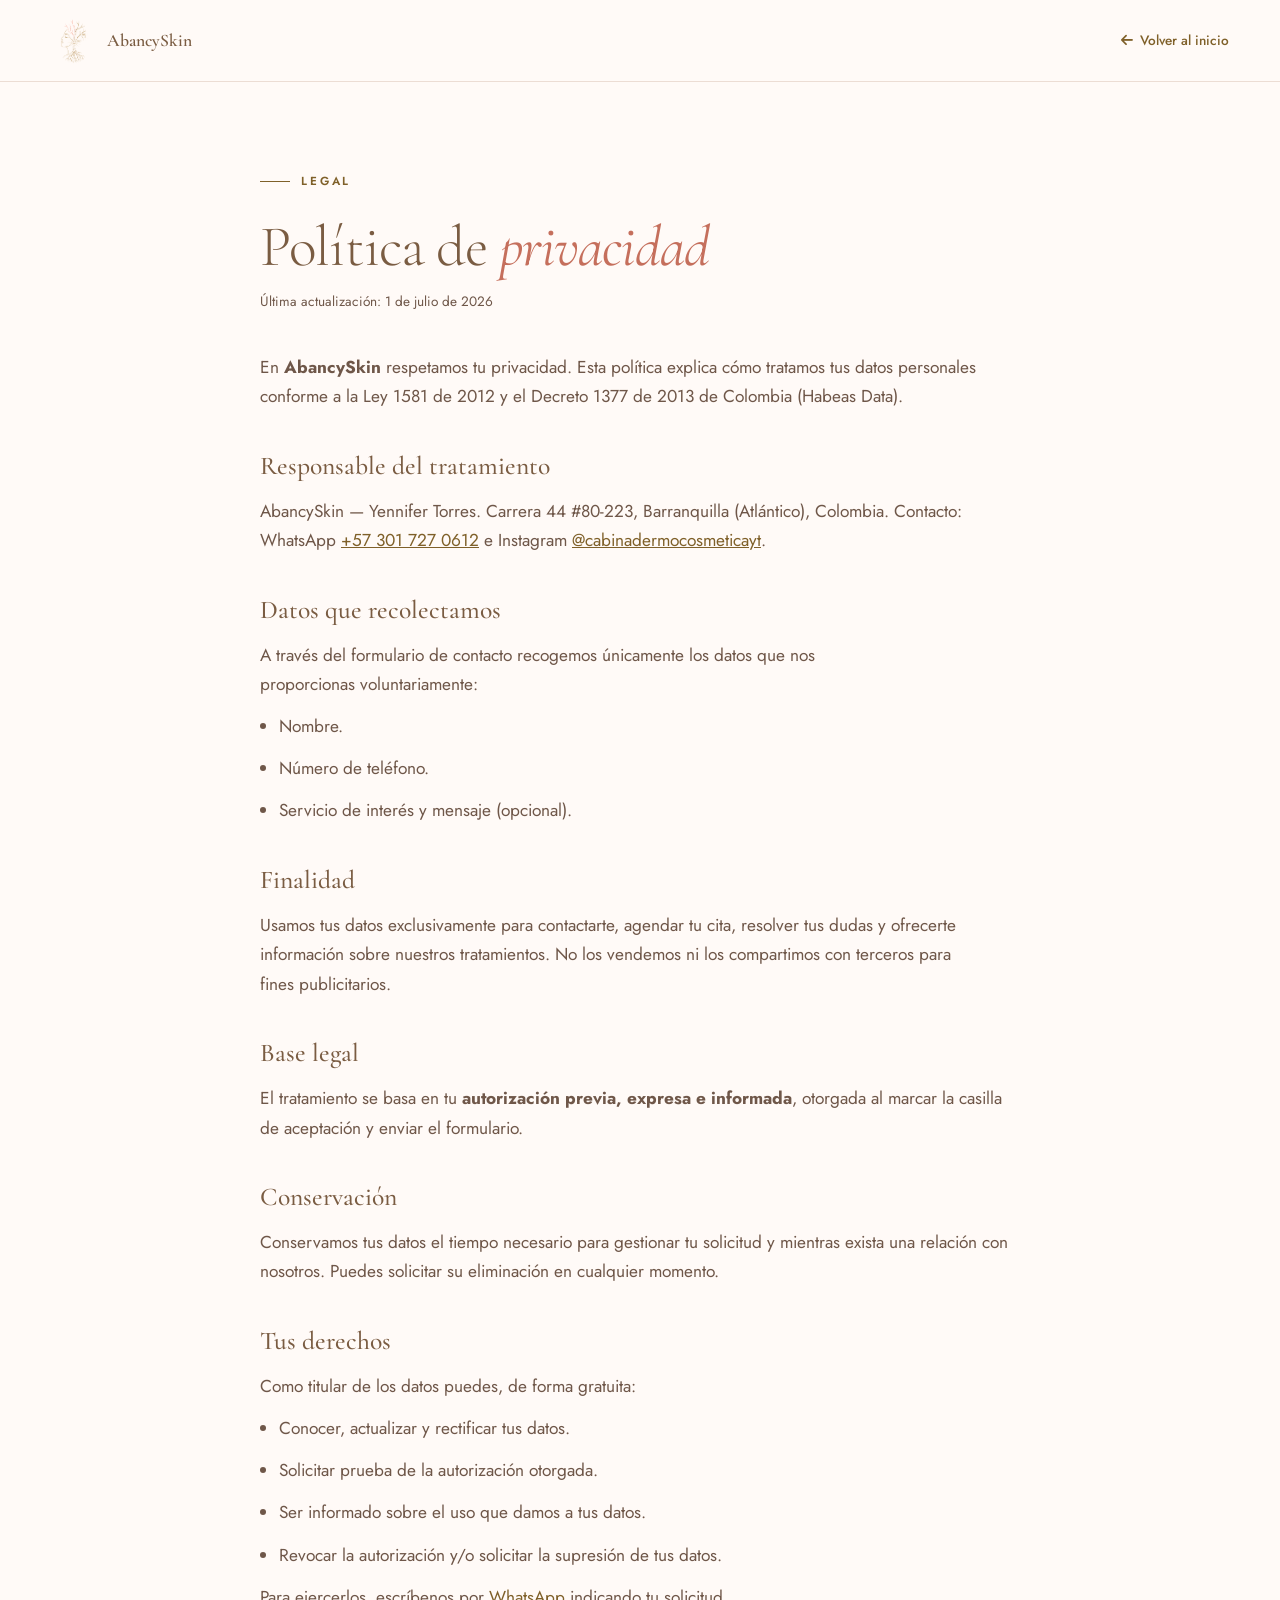
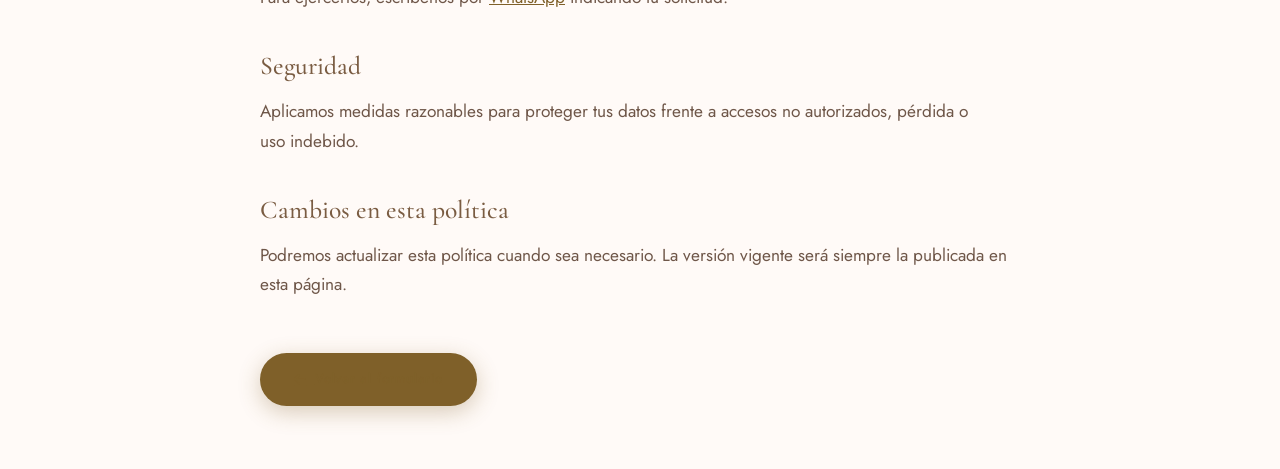
==== commit 08650e8e: "Cambio de nombre y logo" ====
--- a/privacidad.html
+++ b/privacidad.html
@@ -3,18 +3,18 @@
 <head>
   <meta charset="UTF-8" />
   <meta name="viewport" content="width=device-width, initial-scale=1.0" />
-  <title>Política de privacidad — Cabina Dermocosmética YT</title>
-  <meta name="description" content="Política de tratamiento de datos personales de Cabina Dermocosmética YT (Ley 1581 de 2012, Colombia)." />
+  <title>Política de privacidad — AbancySkin</title>
+  <meta name="description" content="Política de tratamiento de datos personales de AbancySkin (Ley 1581 de 2012, Colombia)." />
   <meta name="theme-color" content="#7f6029" />
 
-  <link rel="icon" type="image/svg+xml" href="./img/logooooo.svg" />
+  <link rel="icon" type="image/png" href="./img/favicon.png" />
   <link rel="apple-touch-icon" href="apple-touch-icon.png" />
 
   <link rel="preconnect" href="https://fonts.googleapis.com" />
   <link rel="preconnect" href="https://fonts.gstatic.com" crossorigin />
   <link href="https://fonts.googleapis.com/css2?family=Cormorant+Garamond:ital,wght@0,300;0,400;0,600;1,300;1,400&family=Jost:wght@300;400;500;600&display=swap" rel="stylesheet" />
 
-  <link rel="stylesheet" href="styles.css?v=5" />
+  <link rel="stylesheet" href="styles.css?v=6" />
 
   <style>
     /* Layout específico de la página legal (reutiliza tokens de styles.css) */
@@ -66,8 +66,8 @@
   <header class="legal-bar">
     <div class="container" style="display:flex; align-items:center; justify-content:space-between;">
       <a href="index.html" class="nav-logo" style="display:flex; align-items:center; gap:0.6rem;">
-        <img src="img/logo.svg" alt="Logo Cabina Dermocosmética YT" />
-        <span class="brand">Cabina Dermocosmética YT</span>
+        <img src="img/logo-icon.png" alt="Logo AbancySkin" />
+        <span class="brand">AbancySkin</span>
       </a>
       <a href="index.html" class="legal-back"><i class="fas fa-arrow-left"></i> Volver al inicio</a>
     </div>
@@ -78,12 +78,12 @@
     <h1 class="section-title">Política de <em>privacidad</em></h1>
     <p class="updated">Última actualización: 1 de julio de 2026</p>
 
-    <p>En <strong>Cabina Dermocosmética YT</strong> respetamos tu privacidad. Esta política
+    <p>En <strong>AbancySkin</strong> respetamos tu privacidad. Esta política
       explica cómo tratamos tus datos personales conforme a la Ley 1581 de 2012 y el
       Decreto 1377 de 2013 de Colombia (Habeas Data).</p>
 
     <h2>Responsable del tratamiento</h2>
-    <p>Cabina Dermocosmética YT — Yennifer Torres. Carrera 44 #80-223, Barranquilla
+    <p>AbancySkin — Yennifer Torres. Carrera 44 #80-223, Barranquilla
       (Atlántico), Colombia. Contacto: WhatsApp
       <a href="https://wa.me/573017270612" target="_blank" rel="noopener">+57 301 727 0612</a>
       e Instagram
--- a/styles.css
+++ b/styles.css
@@ -196,13 +196,16 @@
   transform: translateY(-3px);
 }
 
+/* WhatsApp en el dorado de la marca: el icono mantiene el reconocimiento
+   y el botón deja de pelear con la paleta rosa/oro/café */
 .btn-whatsapp {
-  background: #25D366;
-  color: #fff;
-  box-shadow: 0 4px 20px rgba(37, 211, 102, 0.3);
+  background: var(--oro-texto);
+  color: var(--blanco);
+  box-shadow: var(--shadow-gold);
 }
 .btn-whatsapp:hover {
-  background: #1ebe5b;
+  background: var(--cafe);
+  box-shadow: 0 10px 30px rgba(120, 80, 50, 0.32);
   transform: translateY(-2px);
 }
 
@@ -239,8 +242,8 @@
 }
 
 .nav-logo img {
-  width: 52px;
-  height: 52px;
+  width: 46px;
+  height: 46px;
   object-fit: contain;
 }
 
@@ -264,7 +267,7 @@
 
 .nav-links {
   display: flex;
-  gap: 2.5rem;
+  gap: 1.9rem;
   align-items: center;
 }
 
@@ -290,6 +293,9 @@
 .nav-links a:hover::after { width: 100%; }
 
 .nav-cta { margin-left: 1rem; }
+
+/* El "Agendar cita" del menú solo aparece dentro de la hamburguesa (móvil) */
+.nav-cta-mobile { display: none; }
 
 .hamburger {
   display: none;
@@ -328,9 +334,19 @@
   flex-direction: column;
   justify-content: center;
   margin-top: 0;
-  padding: 7rem 5% 7rem 8%;
+  padding: 6.5rem 5% 3rem 8%;
   position: relative;
   z-index: 2;
+}
+
+.hero-logo-mark {
+  position: absolute;
+  top: 6.5rem;
+  right: 7%;
+  width: 172px;
+  height: auto;
+  z-index: 1;
+  filter: drop-shadow(0 8px 20px rgba(120, 80, 50, 0.20));
 }
 
 .hero-eyebrow {
@@ -388,12 +404,11 @@
 }
 
 .hero-badge {
-  position: absolute;
-  bottom: 3rem;
-  left: 8%;
-  display: flex;
+  display: inline-flex;
+  align-self: flex-start;
   align-items: center;
   gap: 0.75rem;
+  margin-top: 2rem;
   background: var(--blanco);
   padding: 0.75rem 1.25rem;
   border-radius: 50px;
@@ -424,7 +439,11 @@
   overflow: hidden;
 }
 
+/* Absoluta para que la foto vertical (900×1600) NO estire la fila del grid
+   más allá de 100vh: así el texto queda centrado a mitad de pantalla */
 .hero-right img {
+  position: absolute;
+  inset: 0;
   width: 100%; height: 100%;
   object-fit: cover;
   object-position: center top;
@@ -579,202 +598,6 @@
   border-radius: 50px;
   font-size: 0.78rem;
   font-weight: 500;
-}
-
-/* ---------- Servicios ---------- */
-#servicios {
-  padding: var(--space-section) 0;
-  background: var(--beige);
-}
-
-.servicios-header {
-  text-align: center;
-  max-width: 600px;
-  margin: 0 auto 4rem;
-}
-
-.servicios-header p {
-  color: var(--texto-claro);
-  margin-top: 1rem;
-}
-
-.servicios-grid {
-  display: grid;
-  grid-template-columns: repeat(3, 1fr);
-  gap: clamp(1.25rem, 1rem + 1.2vw, 2rem);
-}
-
-.servicio-card {
-  background: var(--blanco);
-  border-radius: var(--radio-lg);
-  overflow: hidden;
-  border: 1px solid rgba(122, 92, 66, 0.07);
-  transition: transform 0.45s var(--ease-out), box-shadow 0.45s var(--ease-out);
-  box-shadow: var(--shadow-md);
-  cursor: default;
-}
-
-.servicio-card:hover {
-  transform: translateY(-8px);
-  box-shadow: var(--shadow-lg);
-}
-
-.servicio-img {
-  height: 220px;
-  overflow: hidden;
-}
-
-.servicio-img img {
-  height: 100%;
-  transition: transform 0.6s ease;
-}
-
-.servicio-card:hover .servicio-img img { transform: scale(1.06); }
-
-.servicio-body {
-  padding: 2.5rem 1.75rem 1.75rem;
-  position: relative;
-}
-
-/* Ficha circular del icono, flotando sobre el borde de la imagen:
-   detalle premium que distingue los destacados del catálogo */
-.servicio-icon {
-  position: absolute;
-  top: -30px;
-  left: 1.75rem;
-  width: 60px;
-  height: 60px;
-  border-radius: 50%;
-  background: var(--blanco);
-  box-shadow: var(--shadow-md);
-  border: 1px solid rgba(122, 92, 66, 0.08);
-  display: flex;
-  align-items: center;
-  justify-content: center;
-  font-size: 1.6rem;
-  transition: transform 0.45s var(--ease-out);
-}
-
-.servicio-card:hover .servicio-icon {
-  transform: translateY(-4px) rotate(-6deg);
-}
-
-.servicio-body h3 {
-  font-family: var(--font-display);
-  font-size: var(--fs-h3);
-  font-weight: 500;
-  color: var(--cafe);
-  margin-bottom: 0.5rem;
-}
-
-.servicio-body p {
-  font-size: 0.875rem;
-  color: var(--texto-claro);
-  line-height: 1.7;
-}
-
-.servicio-tag {
-  display: inline-block;
-  margin-top: 1rem;
-  background: var(--rosa-claro);
-  color: var(--cafe);
-  font-size: 0.72rem;
-  font-weight: 500;
-  letter-spacing: 0.08em;
-  padding: 0.35rem 0.9rem;
-  border-radius: 50px;
-}
-
-.service-footer {
-  display: flex;
-  align-items: center;
-  justify-content: space-between;
-  padding-top: 16px;
-  border-top: 1px solid var(--beige-oscuro);
-}
-
-/* ---------- Portafolio ---------- */
-#portafolio {
-  padding: var(--space-section) 0;
-  background: var(--blanco);
-}
-
-.portafolio-header {
-  display: flex;
-  align-items: flex-end;
-  justify-content: space-between;
-  margin-bottom: 3rem;
-  flex-wrap: wrap;
-  gap: 1rem;
-}
-
-.portafolio-filters {
-  display: flex;
-  gap: 0.6rem;
-  flex-wrap: wrap;
-  margin-bottom: 2.5rem;
-}
-
-.filter-btn {
-  padding: 0.45rem 1.1rem;
-  border-radius: 50px;
-  border: 1.5px solid var(--beige-oscuro);
-  background: transparent;
-  color: var(--texto-claro);
-  font-family: var(--font-body);
-  font-size: 0.78rem;
-  font-weight: 500;
-  cursor: pointer;
-  transition: var(--trans);
-}
-
-.filter-btn:hover,
-.filter-btn.active {
-  background: var(--oro-texto);
-  border-color: var(--oro-texto);
-  color: var(--blanco);
-}
-
-.portafolio-masonry {
-  columns: 3;
-  column-gap: 1.25rem;
-}
-
-.porto-item {
-  break-inside: avoid;
-  margin-bottom: 1.25rem;
-  border-radius: var(--radio);
-  overflow: hidden;
-  position: relative;
-  cursor: pointer;
-}
-
-.porto-item img {
-  display: block;
-  width: 100%;
-  transition: transform 0.6s ease;
-}
-
-.porto-item:hover img { transform: scale(1.05); }
-
-.porto-overlay {
-  position: absolute;
-  inset: 0;
-  background: linear-gradient(to top, rgba(122,92,66,0.75) 0%, transparent 60%);
-  opacity: 0;
-  transition: var(--trans);
-  display: flex;
-  align-items: flex-end;
-  padding: 1.25rem;
-}
-
-.porto-item:hover .porto-overlay { opacity: 1; }
-
-.porto-overlay span {
-  color: var(--blanco);
-  font-size: 0.82rem;
-  font-weight: 500;
-  letter-spacing: 0.05em;
 }
 
 /* ---------- Proceso ---------- */
@@ -869,28 +692,28 @@
 }
 
 .testim-card {
-  min-width: 360px;
+  min-width: 420px;
   background: rgba(255,255,255,0.06);
   border: 1px solid rgba(255,255,255,0.12);
   border-radius: var(--radio-lg);
-  padding: 2rem;
+  padding: 2.75rem;
   backdrop-filter: blur(8px);
 }
 
 .testim-stars {
   color: var(--dorado-claro);
-  font-size: 1rem;
-  letter-spacing: 2px;
-  margin-bottom: 1rem;
+  font-size: 1.15rem;
+  letter-spacing: 3px;
+  margin-bottom: 1.25rem;
 }
 
 .testim-card blockquote {
   font-family: var(--font-display);
-  font-size: 1.05rem;
+  font-size: 1.25rem;
   font-style: italic;
-  color: rgba(255,255,255,0.9);
-  line-height: 1.7;
-  margin-bottom: 1.5rem;
+  color: rgba(255,255,255,0.92);
+  line-height: 1.75;
+  margin-bottom: 1.75rem;
 }
 
 .testim-author {
@@ -900,25 +723,26 @@
 }
 
 .testim-avatar {
-  width: 44px; height: 44px;
+  width: 52px; height: 52px;
   border-radius: 50%;
   background: var(--rosa-claro);
   display: flex; align-items: center; justify-content: center;
   font-family: var(--font-display);
-  font-size: 1.1rem;
+  font-size: 1.25rem;
   font-weight: 600;
   color: var(--cafe);
   overflow: hidden;
+  flex-shrink: 0;
 }
 
 .testim-info strong {
   display: block;
   color: var(--blanco);
-  font-size: 0.9rem;
+  font-size: 1rem;
 }
 
 .testim-info span {
-  font-size: 0.78rem;
+  font-size: 0.85rem;
   color: rgba(255,255,255,0.5);
 }
 
@@ -944,106 +768,67 @@
   border-radius: 4px;
 }
 
-/* ---------- CTA Banner ---------- */
-#cta-banner {
-  padding: 6rem 0;
-  background: linear-gradient(135deg, var(--rosa-claro) 0%, var(--beige) 100%);
-  text-align: center;
+/* ---------- Síguenos en Instagram (maqueta tipo teléfono) ---------- */
+#instagram {
+  padding: var(--space-section) 0;
+  background: linear-gradient(135deg, var(--rosa-claro) 0%, var(--blanco) 60%);
+  overflow: hidden;
+}
+
+.insta-wrap {
+  display: grid;
+  grid-template-columns: 1fr auto;
+  align-items: center;
+  gap: 4rem;
+}
+
+.insta-copy p {
+  color: var(--texto-claro);
+  max-width: 42ch;
+  margin: 1rem 0 2rem;
+  line-height: 1.7;
+}
+
+.insta-follow {
+  background: linear-gradient(45deg, #f09433 0%, #e6683c 25%, #dc2743 50%, #cc2366 75%, #bc1888 100%);
+  border: none;
+}
+.insta-follow:hover { filter: brightness(1.06); }
+
+/* Teléfono — compacto; muestra la captura real del perfil */
+.insta-phone {
   position: relative;
+  width: 270px;
+  max-width: 100%;
+  margin: 0 auto;
+  padding: 10px;
+  background: var(--cafe);
+  border-radius: 38px;
+  box-shadow: 0 30px 70px rgba(61, 33, 15, 0.35), inset 0 0 0 2px rgba(255,255,255,0.06);
+}
+
+.insta-phone-notch {
+  position: absolute;
+  top: 10px; left: 50%;
+  transform: translateX(-50%);
+  width: 110px; height: 20px;
+  background: var(--cafe);
+  border-bottom-left-radius: 14px;
+  border-bottom-right-radius: 14px;
+  z-index: 3;
+}
+
+.insta-phone-screen {
+  background: var(--blanco);
+  border-radius: 30px;
   overflow: hidden;
 }
 
-#cta-banner::before {
-  content: '';
-  position: absolute;
-  top: -80px; right: -80px;
-  width: 300px; height: 300px;
-  border-radius: 50%;
-  background: var(--rosa);
-  opacity: 0.15;
-  pointer-events: none;
-}
-
-#cta-banner::after {
-  content: '';
-  position: absolute;
-  bottom: -60px; left: -60px;
-  width: 200px; height: 200px;
-  border-radius: 50%;
-  background: var(--dorado);
-  opacity: 0.12;
-  pointer-events: none;
-}
-
-.cta-content { position: relative; z-index: 1; }
-.cta-content .section-title { margin-bottom: 1rem; }
-.cta-content p {
-  color: var(--texto-claro);
-  max-width: 480px;
-  margin: 0 auto 2.5rem;
-}
-
-.cta-actions {
-  display: flex;
-  justify-content: center;
-  gap: 1rem;
-  flex-wrap: wrap;
-}
-
-/* ---------- Galería Instagram ---------- */
-#instagram {
-  padding: 5rem 0;
-  background: var(--blanco);
-}
-
-.instagram-header {
-  text-align: center;
-  margin-bottom: 2.5rem;
-}
-
-.instagram-header a {
-  display: inline-flex;
-  align-items: center;
-  gap: 0.4rem;
-  color: var(--dorado);
-  font-size: 0.88rem;
-  font-weight: 500;
-  transition: var(--trans);
-}
-.instagram-header a:hover { color: var(--cafe); }
-
-.instagram-grid {
-  display: grid;
-  grid-template-columns: repeat(6, 1fr);
-  gap: 0.5rem;
-}
-
-.insta-item {
-  aspect-ratio: 1;
-  overflow: hidden;
-  border-radius: 8px;
-  position: relative;
-}
-
-.insta-item img {
-  height: 100%;
-  transition: transform 0.5s ease;
-}
-
-.insta-item:hover img { transform: scale(1.08); }
-
-.insta-hover {
-  position: absolute;
-  inset: 0;
-  background: rgba(122,92,66,0.55);
-  display: flex; align-items: center; justify-content: center;
-  opacity: 0;
-  transition: var(--trans);
-  color: var(--blanco);
-  font-size: 1.3rem;
-}
-
-.insta-item:hover .insta-hover { opacity: 1; }
+.insta-screenshot {
+  display: block;
+  width: 100%;
+  height: auto;
+}
 
 /* ---------- Contacto ---------- */
 #contacto {
@@ -1051,30 +836,46 @@
   background: var(--beige);
 }
 
-.contacto-grid {
-  display: grid;
-  grid-template-columns: 1fr 1fr;
-  gap: 5rem;
-  align-items: start;
-}
-
-.contacto-info h2 { margin-bottom: 1.25rem; }
-
-.contacto-info p {
+.contacto-stack {
+  max-width: 640px;
+  margin: 0 auto;
+}
+
+.contacto-head {
+  text-align: center;
+  margin-bottom: 2.5rem;
+}
+.contacto-head h2 { margin-bottom: 1.25rem; }
+.contacto-head p {
   color: var(--texto-claro);
-  margin-bottom: 2.5rem;
-}
-
+  max-width: 48ch;
+  margin: 0 auto;
+}
+
+/* Ubicación y horario: fila centrada debajo del formulario */
 .contacto-items {
   display: flex;
-  flex-direction: column;
-  gap: 1.25rem;
+  flex-wrap: wrap;
+  justify-content: center;
+  gap: 1.25rem 2.5rem;
+  margin-top: 2.25rem;
 }
 
 .contacto-item {
   display: flex;
   align-items: center;
   gap: 1rem;
+  color: inherit;
+  text-decoration: none;
+}
+
+/* Los ítems que son enlaces (WhatsApp / Instagram) responden al hover */
+a.contacto-item { transition: transform 0.3s var(--ease-out); }
+a.contacto-item:hover { transform: translateX(4px); }
+a.contacto-item:hover .contacto-item-icon {
+  background: var(--oro-texto);
+  color: var(--blanco);
+  box-shadow: var(--shadow-gold);
 }
 
 .contacto-item-icon {
@@ -1082,9 +883,11 @@
   background: var(--blanco);
   border-radius: 14px;
   display: flex; align-items: center; justify-content: center;
-  font-size: 1.2rem;
+  font-size: 1.15rem;
+  color: var(--oro-texto); /* iconos Font Awesome dorados, en línea con la marca */
   box-shadow: var(--shadow-sm);
   flex-shrink: 0;
+  transition: background 0.3s ease, color 0.3s ease, box-shadow 0.3s ease;
 }
 
 .contacto-item-text strong {
@@ -1099,29 +902,6 @@
 .contacto-item-text span {
   font-size: 0.93rem;
   color: var(--texto);
-}
-
-.contacto-socials {
-  display: flex;
-  gap: 0.75rem;
-  margin-top: 2rem;
-}
-
-.social-link {
-  width: 44px; height: 44px;
-  background: var(--blanco);
-  border-radius: 14px;
-  display: flex; align-items: center; justify-content: center;
-  font-size: 1.1rem;
-  box-shadow: var(--shadow-sm);
-  transition: var(--trans);
-  color: var(--cafe);
-}
-
-.social-link:hover {
-  background: var(--oro-texto);
-  color: var(--blanco);
-  transform: translateY(-3px);
 }
 
 /* Formulario */
@@ -1184,12 +964,6 @@
 
 .form-group textarea { resize: vertical; min-height: 120px; }
 
-.form-row {
-  display: grid;
-  grid-template-columns: 1fr 1fr;
-  gap: 1rem;
-}
-
 .form-submit {
   width: 100%;
   justify-content: center;
@@ -1278,7 +1052,7 @@
 }
 
 .footer-brand img {
-  width: 60px;
+  width: 78px;
   margin-bottom: 1rem;
   filter: brightness(0) invert(1) opacity(0.85);
 }
@@ -1324,51 +1098,6 @@
 
 .footer-bottom a { color: var(--dorado-claro); }
 
-/* ---------- Lightbox ---------- */
-#lightbox {
-  position: fixed;
-  inset: 0;
-  background: rgba(30, 15, 5, 0.92);
-  z-index: 9999;
-  display: flex;
-  align-items: center;
-  justify-content: center;
-  opacity: 0;
-  pointer-events: none;
-  transition: opacity 0.3s ease;
-  padding: 2rem;
-}
-
-#lightbox.active {
-  opacity: 1;
-  pointer-events: all;
-}
-
-#lightbox img {
-  max-width: 90vw;
-  max-height: 85vh;
-  width: auto;
-  height: auto;
-  border-radius: var(--radio);
-  object-fit: contain;
-  box-shadow: 0 30px 80px rgba(0,0,0,0.5);
-}
-
-.lightbox-close {
-  position: absolute;
-  top: 1.5rem; right: 1.5rem;
-  background: rgba(255,255,255,0.1);
-  border: none;
-  color: #fff;
-  width: 44px; height: 44px;
-  border-radius: 50%;
-  cursor: pointer;
-  font-size: 1.2rem;
-  display: flex; align-items: center; justify-content: center;
-  transition: var(--trans);
-}
-.lightbox-close:hover { background: rgba(255,255,255,0.25); }
-
 /* ---------- WhatsApp flotante ---------- */
 .whatsapp-float {
   position: fixed;
@@ -1376,18 +1105,19 @@
   right: 2rem;
   z-index: 999;
   width: 58px; height: 58px;
-  background: #25D366;
+  background: var(--oro-texto);
   border-radius: 50%;
   display: flex; align-items: center; justify-content: center;
-  box-shadow: 0 6px 24px rgba(37,211,102,0.45);
+  box-shadow: var(--shadow-gold);
   transition: var(--trans);
-  color: #fff;
+  color: var(--blanco);
   font-size: 1.5rem;
 }
 
 .whatsapp-float:hover {
   transform: scale(1.1);
-  box-shadow: 0 10px 32px rgba(37,211,102,0.55);
+  background: var(--cafe);
+  box-shadow: 0 10px 32px rgba(120, 80, 50, 0.45);
 }
 
 /* ---------- Animaciones entrada ---------- */
@@ -1502,7 +1232,8 @@
 }
 
 /* ---------- SERVICIOS AMPLIADOS ---------- */
-#servicios-ampliados {
+/* Catálogo completo de tratamientos (única sección de servicios) */
+#servicios {
   padding: var(--space-section) 0;
   background: var(--blanco);
 }
@@ -1551,13 +1282,83 @@
   transform: translateY(-2px);
 }
 
-.samp-grid {
-  display: grid;
-  grid-template-columns: repeat(3, 1fr);
+/* ── Carrusel deslizable de tratamientos ──
+   Factor diferenciador vs. testimonios: aquí se ARRASTRA/desliza con
+   scroll-snap + flechas + barra de progreso (no autoplay ni puntos). */
+.samp-carousel {
+  position: relative;
+  display: flex;
+  align-items: center;
+  gap: 14px;
+}
+
+.samp-track {
+  display: flex;
   gap: 24px;
-}
+  flex: 1;
+  overflow-x: auto;
+  scroll-snap-type: x mandatory;
+  scroll-behavior: smooth;
+  padding: 10px 4px 22px;
+  scrollbar-width: none;            /* Firefox */
+  -ms-overflow-style: none;
+  cursor: grab;
+}
+.samp-track::-webkit-scrollbar { display: none; }  /* WebKit */
+.samp-track.dragging { cursor: grabbing; scroll-behavior: auto; scroll-snap-type: none; }
+.samp-track.dragging .samp-card { pointer-events: none; }
+
+.samp-arrow {
+  flex-shrink: 0;
+  width: 48px; height: 48px;
+  border-radius: 50%;
+  border: 1.5px solid var(--beige-oscuro);
+  background: var(--blanco);
+  color: var(--oro-texto);
+  cursor: pointer;
+  display: flex; align-items: center; justify-content: center;
+  font-size: 0.95rem;
+  box-shadow: var(--shadow-sm);
+  transition: transform 0.3s var(--ease-out), background 0.3s ease, color 0.3s ease, opacity 0.3s ease, box-shadow 0.3s ease;
+  z-index: 2;
+}
+.samp-arrow:hover {
+  background: var(--oro-texto);
+  color: var(--blanco);
+  transform: scale(1.08);
+  box-shadow: var(--shadow-gold);
+}
+.samp-arrow:disabled { opacity: 0.3; cursor: default; pointer-events: none; }
+
+.samp-progress {
+  height: 4px;
+  width: 100%;
+  max-width: 280px;
+  margin: 6px auto 0;
+  background: var(--beige-oscuro);
+  border-radius: 4px;
+  overflow: hidden;
+}
+.samp-progress span {
+  display: block;
+  height: 100%;
+  width: 30%;
+  background: linear-gradient(to right, var(--oro-texto), var(--dorado));
+  border-radius: 4px;
+  transition: width 0.2s ease, margin-left 0.2s ease;
+}
+.samp-hint {
+  text-align: center;
+  margin-top: 14px;
+  font-size: 0.8rem;
+  color: var(--texto-claro);
+  letter-spacing: 0.02em;
+}
+.samp-hint i { color: var(--oro-texto); margin-right: 5px; }
 
 .samp-card {
+  flex: 0 0 clamp(280px, 31%, 360px);
+  scroll-snap-align: start;
   background: var(--blanco);
   border-radius: var(--radio-lg);
   overflow: hidden;
@@ -1713,7 +1514,7 @@
   .nav-links   { gap: 1.15rem; }
   .nav-links a { font-size: 0.72rem; }
   .nav-brand   { font-size: 1rem; }
-  .nav-logo img { width: 44px; height: 44px; }
+  .nav-logo img { width: 50px; height: 50px; }
   .nav-cta     { margin-left: 0.5rem; padding: 0.7rem 1.15rem; font-size: 0.72rem; }
 
   /* Stats */
@@ -1751,11 +1552,8 @@
   .sobre-img-secondary { display: none; }
   .sobre-decoration    { display: none; }
 
-  /* Servicios */
-  .servicios-grid { grid-template-columns: repeat(2, 1fr); }
-
-  /* Servicios ampliados */
-  .samp-grid { grid-template-columns: repeat(2, 1fr); }
+  /* Servicios — carrusel muestra ~2 tarjetas */
+  .samp-card { flex-basis: 45%; }
 
   /* Resultados */
   .resultados-grid { grid-template-columns: repeat(2, 1fr); }
@@ -1764,11 +1562,11 @@
   .proceso-steps { grid-template-columns: repeat(2, 1fr); gap: 2rem; }
   .proceso-steps::before { display: none; }
 
-  /* Instagram */
-  .instagram-grid { grid-template-columns: repeat(4, 1fr); }
-
-  /* Contacto */
-  .contacto-grid { grid-template-columns: 1fr; gap: 3rem; }
+  /* Instagram — texto arriba, teléfono debajo */
+  .insta-wrap { grid-template-columns: 1fr; gap: 2.5rem; text-align: center; }
+  .insta-copy p { margin-left: auto; margin-right: auto; }
+
+  /* Contacto — la columna ya es única y centrada */
 
   /* Footer */
   .footer-top { grid-template-columns: 1fr 1fr; gap: 2rem; }
@@ -1826,7 +1624,38 @@
   .hero-actions { justify-content: center; }
   .hero-sub     { max-width: 100%; }
 
+  /* Texto en blanco + sombra suave: legible sobre la foto SIN oscurecer el fondo */
+  .hero-title        { color: var(--blanco); }
+  .hero-title em     { color: var(--rosa-claro); }
+  .hero-sub          { color: rgba(255, 255, 255, 0.92); }
+  .hero-eyebrow span { color: var(--dorado-claro); }
+  .hero-eyebrow::before { background: var(--dorado-claro); }
+  .hero-eyebrow span,
+  .hero-title,
+  .hero-sub {
+    text-shadow: 0 1px 3px rgba(61, 33, 15, 0.55), 0 8px 28px rgba(61, 33, 15, 0.35);
+  }
+
+  /* Botón secundario sobre la foto: borde blanco y fondo translúcido (se perdía en dorado) */
+  #hero .btn-outline {
+    color: var(--blanco);
+    border-color: rgba(255, 255, 255, 0.9);
+    background: rgba(61, 33, 15, 0.22);
+    -webkit-backdrop-filter: blur(6px);
+    backdrop-filter: blur(6px);
+    text-shadow: none;
+  }
+  #hero .btn-outline:hover {
+    background: rgba(255, 255, 255, 0.92);
+    color: var(--cafe);
+    border-color: transparent;
+  }
+
   .hero-badge { display: none; }
+
+  /* El logo grande del hero solo vive en el layout de 2 columnas (>1024).
+     En la vista foto-de-fondo estorbaría; el isotipo del nav ya está visible. */
+  .hero-logo-mark { display: none; }
 }
 
 /* ============================================================
@@ -1842,6 +1671,20 @@
      con el panel). Así el logo se desvanece limpio al abrir el menú. */
   .nav-brand { display: none; }
   .nav-logo  { transition: opacity 0.3s ease, visibility 0.3s ease; }
+
+  /* Isotipo grande y visible DIRECTO sobre el banner (sin chip/círculo).
+     La doble sombra le da contraste para que el trazo dorado resalte
+     tanto en zonas claras como oscuras de la foto. */
+  .nav-logo img {
+    width: 82px; height: 82px;
+    padding: 0;
+    background: none;
+    border-radius: 0;
+    box-shadow: none;
+    filter:
+      drop-shadow(0 2px 7px rgba(45, 25, 10, 0.75))
+      drop-shadow(0 1px 2px rgba(45, 25, 10, 0.55));
+  }
 
   /* Al abrir el menú, desvanecer el logo suavemente. Doble vía: clase del JS
      nuevo y :has() como respaldo si quedara JS viejo en caché. */
@@ -1895,37 +1738,66 @@
   }
   .nav-links a:hover { color: var(--oro-texto); padding-left: 0.5rem; }
 
-  /* Hero overlay más denso abajo */
+  /* "Agendar cita" dentro del menú hamburguesa.
+     Se fuerza el estilo de botón (texto blanco, icono, centrado) porque
+     la regla genérica .nav-links a pintaba el texto marrón sobre el dorado
+     y lo dejaba invisible. Especificidad alta para ganarle también al :hover. */
+  .nav-cta-mobile { display: block; border-bottom: none; margin-top: 1.25rem; }
+  .nav-cta-mobile a.btn,
+  .nav-cta-mobile a.btn:hover {
+    display: inline-flex;
+    width: 100%;
+    justify-content: center;
+    padding: 0.9rem 1rem;
+    color: var(--blanco);
+    text-transform: none;
+    letter-spacing: 0.06em;
+  }
+  .nav-cta-mobile a.btn:hover { background: var(--cafe); }
+
+  /* Hero overlay más denso abajo — mejora la legibilidad del texto sobre la foto */
   .hero-overlay {
     background: linear-gradient(
       to bottom,
-      rgba(0, 0, 0, 0.05) 0%,
-      rgba(242, 181, 160, 0.45) 50%,
-      rgba(100, 70, 45, 0.80) 100%
+      rgba(0, 0, 0, 0.08) 0%,
+      rgba(242, 181, 160, 0.45) 45%,
+      rgba(90, 62, 40, 0.88) 100%
     );
   }
 
   .hero-left { padding: 2rem 5% 3rem; justify-content: flex-end; }
-  .hero-title { font-size: clamp(2.2rem, 8vw, 3.2rem); color: var(--blanco); }
-  .hero-title em { color: var(--rosa-claro); }
-  .hero-sub { color: rgba(255,255,255,0.88); }
-  .hero-eyebrow span { color: var(--dorado-claro); }
-  .hero-eyebrow::before { background: var(--dorado-claro); }
+  .hero-title { font-size: clamp(2.2rem, 8vw, 3.2rem); }
   .hero-badge { display: none; }
   .hero-scroll { z-index: 3; }
 
+  /* Título del hero más legible sobre la foto: sombra más marcada */
+  .hero-title,
+  .hero-sub,
+  .hero-eyebrow span {
+    text-shadow: 0 2px 6px rgba(45, 25, 10, 0.85), 0 10px 30px rgba(45, 25, 10, 0.55);
+  }
+
   /* Sobre mí */
   .sobre-images        { height: 360px; }
 
-  /* Servicios */
-  .servicios-grid { grid-template-columns: 1fr; }
-
-  /* Servicios ampliados */
-  .samp-grid { grid-template-columns: 1fr; }
-
-  /* Portafolio */
-  .portafolio-masonry { columns: 2; column-gap: 1rem; }
-  .portafolio-header  { flex-direction: column; align-items: flex-start; }
+  /* Servicios — cada tarjeta ocupa TODO el ancho; las flechas flotan
+     encima de los bordes para no restarle espacio. */
+  .samp-carousel { position: relative; gap: 0; }
+  .samp-track    { padding-left: 0; padding-right: 0; }
+  .samp-card     { flex-basis: 100%; }
+
+  .samp-arrow {
+    position: absolute;
+    top: 50%;
+    transform: translateY(-50%);
+    z-index: 5;
+    background: rgba(255, 250, 247, 0.9);
+    -webkit-backdrop-filter: blur(4px);
+    backdrop-filter: blur(4px);
+  }
+  .samp-arrow:hover { transform: translateY(-50%) scale(1.06); }
+  .samp-prev { left: 6px; }
+  .samp-next { right: 6px; }
 
   /* Resultados */
   .resultados-grid { grid-template-columns: 1fr; }
@@ -1934,20 +1806,14 @@
   .proceso-steps { grid-template-columns: 1fr; gap: 1.5rem; }
 
   /* Testimonios */
-  .testim-card { min-width: 280px; }
-
-  /* CTA */
-  .cta-actions { flex-direction: column; align-items: center; }
-
-  /* Instagram */
-  .instagram-grid { grid-template-columns: repeat(3, 1fr); }
-
-  /* Contacto */
-  .form-row { grid-template-columns: 1fr; }
-  .contacto-socials { justify-content: flex-start; }
-
-  /* Footer */
-  .footer-top    { grid-template-columns: 1fr; gap: 2rem; }
+  .testim-card { min-width: 300px; padding: 2rem; }
+
+  /* Footer: marca centrada arriba; Servicios y Navegación lado a lado
+     para aprovechar todo el ancho (antes quedaba una columna pegada al costado) */
+  .footer-top    { grid-template-columns: 1fr 1fr; gap: 2rem; }
+  .footer-brand  { grid-column: 1 / -1; text-align: center; }
+  .footer-brand img { margin-left: auto; margin-right: auto; }
+  .footer-brand p   { max-width: 320px; margin-left: auto; margin-right: auto; }
   .footer-bottom { flex-direction: column; text-align: center; }
 }
 
@@ -1959,9 +1825,9 @@
   .container    { width: 94%; }
   .section-title { font-size: clamp(1.7rem, 7vw, 2.4rem); }
 
-  /* Navbar */
+  /* Navbar — el isotipo se mantiene grande y visible sobre el banner */
   .nav-brand    { font-size: 0.95rem; }
-  .nav-logo img { width: 40px; height: 40px; }
+  .nav-logo img { width: 74px; height: 74px; }
 
   /* Hero */
   #hero { min-height: 100svh; }
@@ -1991,21 +1857,13 @@
   .sobre-tags          { gap: 0.4rem; }
   .tag                 { font-size: 0.72rem; padding: 0.35rem 0.8rem; }
 
-  /* Servicios */
-  .servicios-grid { grid-template-columns: 1fr; }
-  .servicio-img   { height: 180px; }
-
-  /* Servicios ampliados */
-  .samp-grid { grid-template-columns: 1fr; }
+  /* Servicios — tarjeta a ancho completo (ver bloque 768px) */
+  .samp-card { flex-basis: 100%; }
+  .samp-arrow { width: 42px; height: 42px; }
   .samp-tabs { gap: 0.4rem; }
   .samp-tab  { padding: 8px 16px; font-size: 12px; }
   .samp-img  { height: 180px; }
 
-  /* Portafolio */
-  .portafolio-masonry { columns: 1; }
-  .portafolio-filters { gap: 0.4rem; }
-  .filter-btn         { font-size: 0.72rem; padding: 0.35rem 0.85rem; }
-
   /* Resultados */
   .resultados-grid { grid-template-columns: 1fr; }
   .result-imgs     { height: 180px; }
@@ -2015,11 +1873,11 @@
   .step-card     { padding: 1.5rem 0.75rem; }
 
   /* Testimonios */
-  .testim-card { min-width: 260px; padding: 1.5rem; }
-  .testim-card blockquote { font-size: 0.95rem; }
-
-  /* Instagram */
-  .instagram-grid { grid-template-columns: repeat(2, 1fr); gap: 0.35rem; }
+  .testim-card { min-width: 280px; padding: 1.75rem; }
+  .testim-card blockquote { font-size: 1.05rem; }
+
+  /* Instagram — el teléfono se reduce un poco */
+  .insta-phone { width: 250px; }
 
   /* Contacto */
   .contacto-form { padding: 1.75rem 1.25rem; }
@@ -2042,9 +1900,9 @@
   .stats-grid { grid-template-columns: 1fr 1fr; }
   .stat-num   { font-size: 1.6rem; }
 
-  .instagram-grid { grid-template-columns: repeat(2, 1fr); }
-
-  .testim-card { min-width: 240px; }
+  .insta-phone { width: 230px; }
+
+  .testim-card { min-width: 260px; }
 
   .samp-tab { padding: 7px 12px; font-size: 11px; }
 }
@@ -2074,7 +1932,7 @@
 }
 .preloader-inner { text-align: center; }
 .preloader-logo {
-  width: 88px; height: 88px;
+  width: 132px; height: 132px;
   object-fit: contain;
   margin: 0 auto 1.1rem;
   animation: preloaderPulse 1.6s ease-in-out infinite;
@@ -2103,6 +1961,8 @@
 }
 /* Fallback sin GSAP: ocultar al terminar la carga */
 #preloader.done { opacity: 0; visibility: hidden; transition: opacity 0.6s ease, visibility 0.6s ease; }
+/* Ya visto en esta sesión (flag en <head>): ni un frame de preloader */
+.no-preloader #preloader { display: none !important; }
 body.is-loading { overflow: hidden; }
 @keyframes preloaderPulse {
   0%, 100% { transform: scale(1);    opacity: 1;   }
@@ -2159,6 +2019,10 @@
 }
 body.has-cursor .cursor-dot,
 body.has-cursor .cursor-ring { opacity: 1; }
+/* Con el cursor personalizado activo, el nativo se oculta en toda la página
+   (solo en escritorio: .has-cursor se añade únicamente con puntero fino) */
+body.has-cursor,
+body.has-cursor * { cursor: none !important; }
 .cursor-ring.is-hover {
   width: 88px; height: 88px;
   background: radial-gradient(circle, rgba(242,181,160,0.42) 0%, rgba(201,161,95,0.20) 45%, transparent 72%);
@@ -2204,12 +2068,15 @@
 
 .hero-sparkles i {
   position: absolute;
-  width: 3px; height: 3px;
+  width: 5px; height: 5px;
   border-radius: 50%;
   background: #fff;
-  box-shadow: 0 0 6px 1px rgba(255,236,200,0.7);
+  /* Doble halo: núcleo blanco + resplandor dorado cálido, bien visible */
+  box-shadow:
+    0 0 10px 2px rgba(255, 255, 255, 0.95),
+    0 0 24px 8px rgba(255, 220, 170, 0.55);
   opacity: 0;
-  animation: twinkle 5.5s ease-in-out infinite;
+  animation: twinkle 4.5s ease-in-out infinite;
 }
 .hero-sparkles i:nth-child(1)  { top: 18%; left: 12%; animation-delay: 0s;   }
 .hero-sparkles i:nth-child(2)  { top: 30%; left: 26%; animation-delay: 0.6s; }
@@ -2223,33 +2090,24 @@
 .hero-sparkles i:nth-child(10) { top: 55%; left: 42%; animation-delay: 3.6s; }
 .hero-sparkles i:nth-child(11) { top: 88%; left: 28%; animation-delay: 0.9s; }
 .hero-sparkles i:nth-child(12) { top: 44%; left: 18%; animation-delay: 2.7s; }
+.hero-sparkles i:nth-child(13) { top: 8%;  left: 44%; animation-delay: 1.0s; }
+.hero-sparkles i:nth-child(14) { top: 26%; left: 6%;  animation-delay: 2.0s; }
+.hero-sparkles i:nth-child(15) { top: 58%; left: 30%; animation-delay: 3.3s; }
+.hero-sparkles i:nth-child(16) { top: 75%; left: 6%;  animation-delay: 1.4s; }
+.hero-sparkles i:nth-child(17) { top: 16%; left: 22%; animation-delay: 4.0s; }
+.hero-sparkles i:nth-child(18) { top: 34%; left: 36%; animation-delay: 0.5s; }
+.hero-sparkles i:nth-child(19) { top: 66%; left: 44%; animation-delay: 2.6s; }
+.hero-sparkles i:nth-child(20) { top: 84%; left: 40%; animation-delay: 3.9s; }
+.hero-sparkles i:nth-child(21) { top: 50%; left: 16%; animation-delay: 4.4s; }
+.hero-sparkles i:nth-child(22) { top: 92%; left: 12%; animation-delay: 1.7s; }
+/* Variedad natural: unos más pequeños y lentos, otros más grandes y vivos */
+.hero-sparkles i:nth-child(3n) { width: 4px; height: 4px; animation-duration: 5.4s; }
+.hero-sparkles i:nth-child(4n) { width: 6px; height: 6px; animation-duration: 3.8s; }
 @keyframes twinkle {
-  0%, 100% { opacity: 0; transform: scale(0.4); }
-  50%      { opacity: 1; transform: scale(1); }
-}
-
-/* ---------- Marquee ---------- */
-.marquee {
-  overflow: hidden;
-  background: var(--cafe);
-  padding: 1.05rem 0;
-}
-.marquee-track {
-  display: flex;
-  width: max-content;
-  animation: marqueeMove 30s linear infinite;
-}
-.marquee-track span {
-  font-family: var(--font-display);
-  font-style: italic;
-  font-size: clamp(1.3rem, 3vw, 2.2rem);
-  color: var(--dorado-claro);
-  white-space: nowrap;
-  padding-right: 1rem;
-}
-.marquee-track em { color: var(--rosa); font-style: normal; padding: 0 0.5rem; }
-.marquee:hover .marquee-track { animation-play-state: paused; }
-@keyframes marqueeMove { to { transform: translateX(-50%); } }
+  0%, 100%  { opacity: 0; transform: scale(0.4); }
+  30%, 70%  { opacity: 1; }
+  50%       { opacity: 1; transform: scale(1.3); }
+}
 
 /* ---------- Tilt 3D + glare ---------- */
 .tilt {
@@ -2367,14 +2225,18 @@
      (ensuciarían la imagen) y dejamos solo los destellos por encima. */
   .hero-aura { z-index: 1; }
   .aura-blob { display: none; }
-  .hero-sparkles i { box-shadow: 0 0 8px 2px rgba(255,236,200,0.95); }
+  /* Sobre la foto necesitan aún más contraste que sobre el fondo rosa */
+  .hero-sparkles i {
+    box-shadow:
+      0 0 12px 3px rgba(255, 255, 255, 1),
+      0 0 28px 10px rgba(255, 224, 178, 0.65);
+  }
 }
 
 @media (max-width: 768px) {
   .ba-slider { height: 300px; }
   .preloader-logo { width: 74px; height: 74px; }
   .preloader-brand { font-size: 1.15rem; }
-  .marquee { padding: 0.85rem 0; }
 }
 
 @media (max-width: 480px) {
@@ -2400,7 +2262,7 @@
     transition-duration: 0.001ms !important;
     scroll-behavior: auto !important;
   }
-  .hero-sparkles, .aura-blob, .grain, .marquee-track,
+  .hero-sparkles, .aura-blob, .grain,
   .hero-scroll, .preloader-logo { animation: none !important; }
   #preloader { display: none !important; }
   .grain { display: none; }
